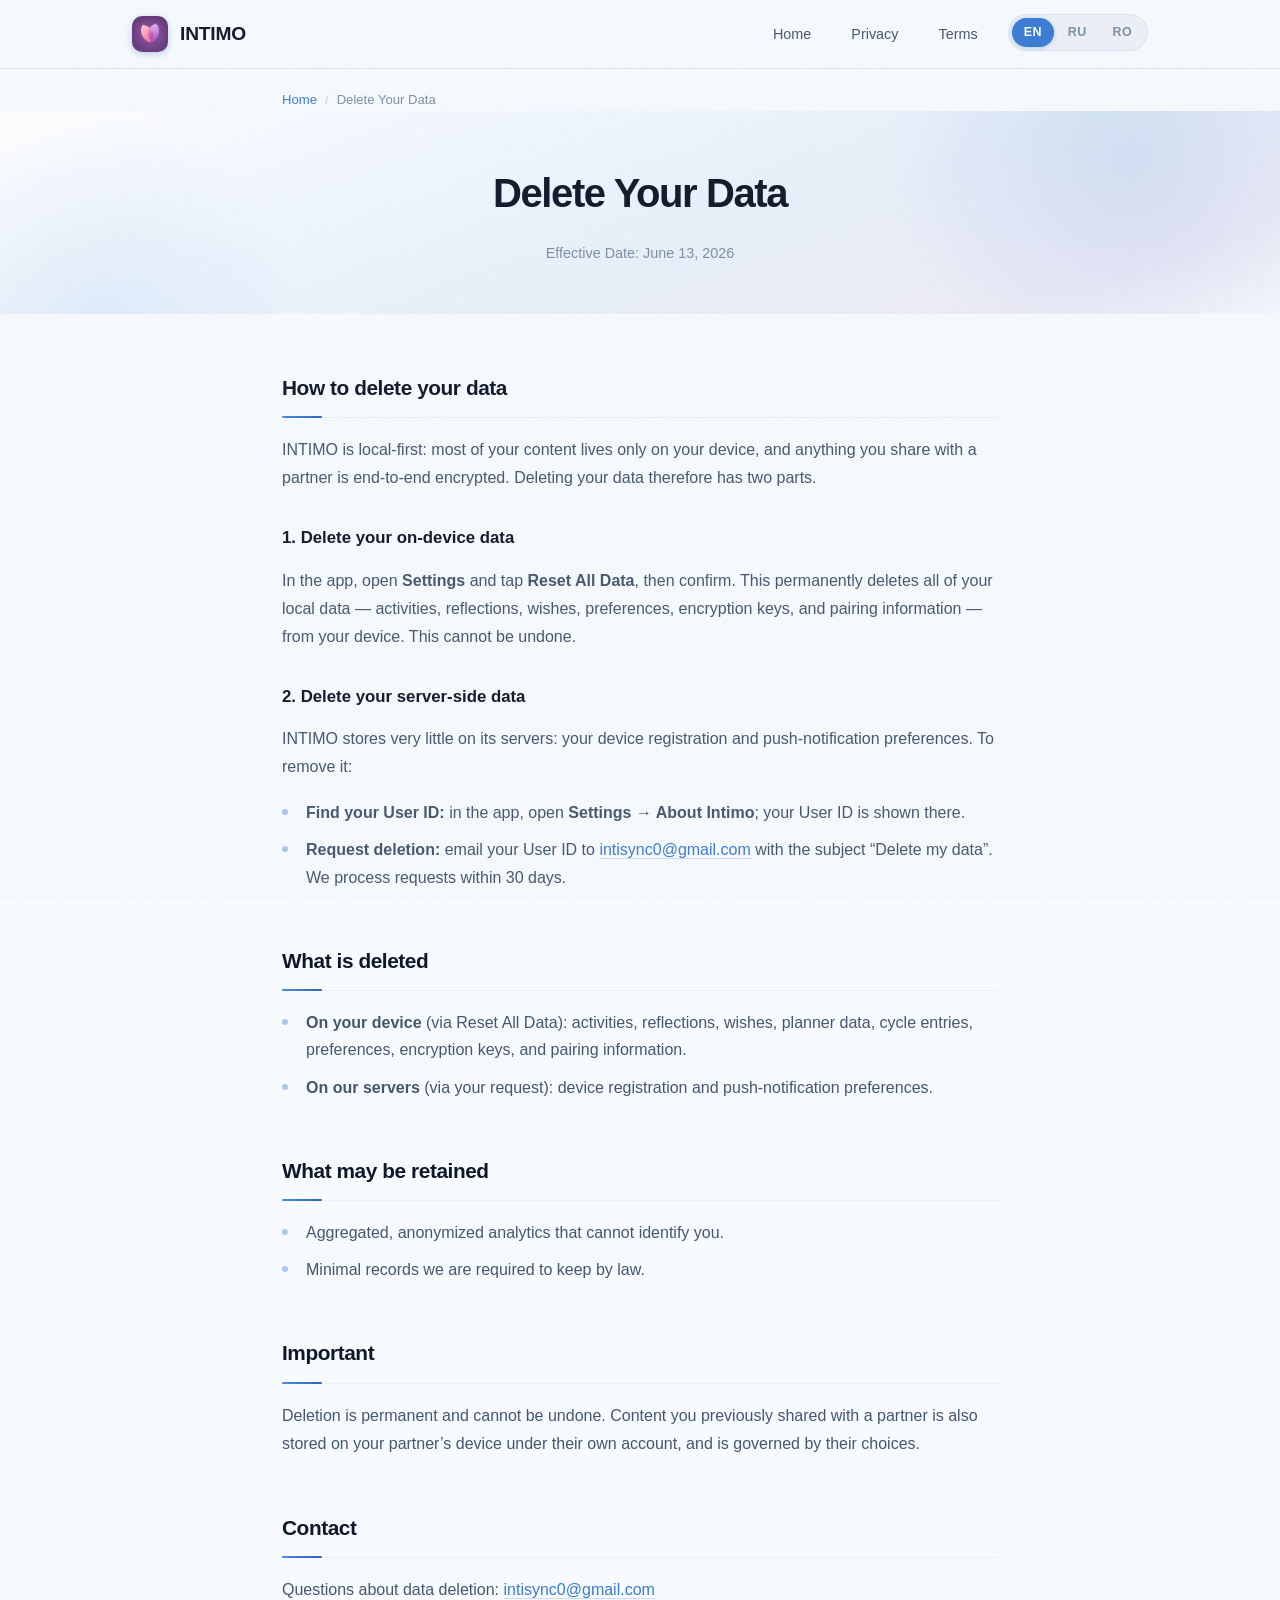
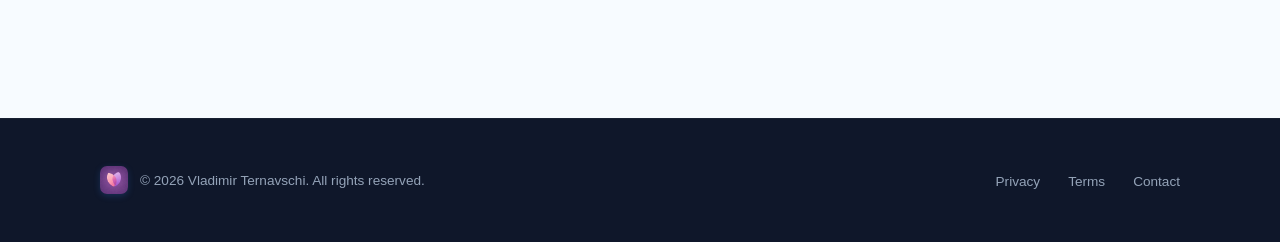
==== delete-data/index.html @ ce70946c "feat(site): add /delete-data/ account & data deletion page EN + RU + RO localized pages mirroring pr" ====
<!DOCTYPE html>
<html lang="en">
<head>
  <meta charset="UTF-8">
  <script async src="https://www.googletagmanager.com/gtag/js?id=G-GW3P6Z5JPG"></script>
  <script>window.dataLayer=window.dataLayer||[];function gtag(){dataLayer.push(arguments)}gtag("js",new Date());gtag("config","G-GW3P6Z5JPG")</script>
  <script>if(location.hostname==="www.intimo.pro")location.replace(location.href.replace("www.intimo.pro","intimo.pro"));</script>
  <meta name="viewport" content="width=device-width, initial-scale=1.0">
  <title>Delete Your Data - INTIMO</title>
  <meta name="description" content="How to delete your INTIMO account and data - reset on-device data and request removal of server-side data.">
  <meta property="og:title" content="Delete Your Data - INTIMO">
  <meta property="og:description" content="How to delete your INTIMO account and data - reset on-device data and request removal of server-side data.">
  <meta property="og:type" content="website">
  <meta property="og:url" content="https://intimo.pro/delete-data">
  <meta property="og:site_name" content="INTIMO">
  <meta property="og:image" content="https://intimo.pro/assets/og-image.png">
  <meta name="twitter:card" content="summary_large_image">
  <meta name="twitter:title" content="Delete Your Data - INTIMO">
  <meta name="twitter:description" content="How to delete your INTIMO account and data.">
  <meta name="twitter:image" content="https://intimo.pro/assets/og-image.png">
    <meta name="theme-color" content="#3a7bd5">
    <meta name="referrer" content="strict-origin-when-cross-origin">
    <meta http-equiv="Content-Security-Policy" content="default-src 'self'; script-src 'self' 'unsafe-inline' https://www.googletagmanager.com; style-src 'self' 'unsafe-inline' https://fonts.googleapis.com; img-src 'self' data: https:; font-src 'self' https://fonts.gstatic.com; connect-src 'self' https://www.google-analytics.com https://www.googletagmanager.com; frame-src 'none'; object-src 'none'; base-uri 'self'">
    <meta http-equiv="X-Content-Type-Options" content="nosniff">
  <link rel="canonical" href="https://intimo.pro/delete-data">
  <link rel="alternate" hreflang="en" href="https://intimo.pro/delete-data">
  <link rel="alternate" hreflang="ru" href="https://intimo.pro/ru/delete-data/">
  <link rel="alternate" hreflang="ro" href="https://intimo.pro/ro/delete-data/">
  <link rel="alternate" hreflang="x-default" href="https://intimo.pro/delete-data">
  <link rel="icon" href="../assets/images/app-icon.png" type="image/png">
  <link rel="apple-touch-icon" href="../assets/images/app-icon.png">
  <link rel="preconnect" href="https://fonts.googleapis.com">
  <link rel="preconnect" href="https://fonts.gstatic.com" crossorigin>
  <link rel="stylesheet" href="https://fonts.googleapis.com/css2?family=Inter:wght@400;500;600;700&family=Plus+Jakarta+Sans:wght@700;800&display=swap" crossorigin="anonymous">
  <link rel="stylesheet" href="../assets/styles.css">
  <script type="application/ld+json">
  {"@context":"https://schema.org","@type":"BreadcrumbList","itemListElement":[{"@type":"ListItem","position":1,"name":"Home","item":"https://intimo.pro/"},{"@type":"ListItem","position":2,"name":"Delete Your Data","item":"https://intimo.pro/delete-data"}]}
  </script>
</head>
<body>

  <header class="site-header">
    <div class="header-inner">
      <a href="/" class="logo">
        <span class="logo-mark"><img src="../assets/images/app-icon.png" alt="INTIMO"></span>
        INTIMO
      </a>
      <button class="menu-toggle" aria-label="Toggle menu" onclick="document.querySelector('.nav-links').classList.toggle('open')">
        <svg viewBox="0 0 24 24" fill="none" stroke="currentColor" stroke-width="2" stroke-linecap="round"><line x1="3" y1="6" x2="21" y2="6"/><line x1="3" y1="12" x2="21" y2="12"/><line x1="3" y1="18" x2="21" y2="18"/></svg>
      </button>
      <ul class="nav-links">
        <li><a href="/">Home</a></li>
        <li><a href="/privacy">Privacy</a></li>
        <li><a href="/terms">Terms</a></li>
        <li><span class="lang-switch"><a href="/delete-data" class="active">EN</a><a href="/ru/delete-data/">RU</a><a href="/ro/delete-data/">RO</a></span></li>
      </ul>
    </div>
  </header>

  <main>
    <nav class="breadcrumb" aria-label="Breadcrumb">
      <a href="/">Home</a><span class="breadcrumb-sep">/</span>Delete Your Data
    </nav>
    <div class="policy-header">
      <h1>Delete Your Data</h1>
      <p class="policy-meta">Effective Date: June 13, 2026</p>
    </div>

    <article class="policy-content">

<h2>How to delete your data</h2>
<p>INTIMO is local-first: most of your content lives only on your device, and anything you share with a partner is end-to-end encrypted. Deleting your data therefore has two parts.</p>

<h3>1. Delete your on-device data</h3>
<p>In the app, open <strong>Settings</strong> and tap <strong>Reset All Data</strong>, then confirm. This permanently deletes all of your local data — activities, reflections, wishes, preferences, encryption keys, and pairing information — from your device. This cannot be undone.</p>

<h3>2. Delete your server-side data</h3>
<p>INTIMO stores very little on its servers: your device registration and push-notification preferences. To remove it:</p>
<ul>
  <li><strong>Find your User ID:</strong> in the app, open <strong>Settings &rarr; About Intimo</strong>; your User ID is shown there.</li>
  <li><strong>Request deletion:</strong> email your User ID to <a href="mailto:intisync0@gmail.com">intisync0@gmail.com</a> with the subject &ldquo;Delete my data&rdquo;. We process requests within 30 days.</li>
</ul>

<h2>What is deleted</h2>
<ul>
  <li><strong>On your device</strong> (via Reset All Data): activities, reflections, wishes, planner data, cycle entries, preferences, encryption keys, and pairing information.</li>
  <li><strong>On our servers</strong> (via your request): device registration and push-notification preferences.</li>
</ul>

<h2>What may be retained</h2>
<ul>
  <li>Aggregated, anonymized analytics that cannot identify you.</li>
  <li>Minimal records we are required to keep by law.</li>
</ul>

<h2>Important</h2>
<p>Deletion is permanent and cannot be undone. Content you previously shared with a partner is also stored on your partner&rsquo;s device under their own account, and is governed by their choices.</p>

<h2>Contact</h2>
<p>Questions about data deletion: <a href="mailto:intisync0@gmail.com">intisync0@gmail.com</a></p>

    </article>
  </main>

  <footer class="site-footer">
    <div class="footer-inner">
      <div class="footer-left">
        <span class="footer-logo"><img src="../assets/images/app-icon.png" alt="INTIMO"></span>
        &copy; 2026 Vladimir Ternavschi. All rights reserved.
      </div>
      <ul class="footer-links">
        <li><a href="/privacy">Privacy</a></li>
        <li><a href="/terms">Terms</a></li>
        <li><a href="mailto:intimo.support@gmail.com" rel="noopener noreferrer">Contact</a></li>
      </ul>
    </div>
  </footer>

<script>(function(){var h=document.querySelector(".site-header");if(h)window.addEventListener("scroll",function(){h.classList.toggle("scrolled",window.scrollY>40)},{passive:true})})()</script>
</body>
</html>
---- assets/styles.css ----
/* ============================================
   INTIMO - "Ocean Calm" Design System
   Blue palette matching the app's primary theme.
   Volumetric depth, layered shadows, glass effects.
   ============================================ */

*, *::before, *::after {
  box-sizing: border-box;
  margin: 0;
  padding: 0;
}

:root {
  /* Ocean Calm blue palette — from the app */
  --color-bg: #f7fbff;
  --color-surface: #ffffff;
  --color-surface-tint: #f9fdff;
  --color-text: #0f172a;
  --color-text-secondary: #44566f;
  --color-text-muted: #7b8fa6;
  --color-primary: #3a7bd5;
  --color-primary-dark: #2a65b8;
  --color-primary-deeper: #1d4f94;
  --color-primary-light: #eef6ff;
  --color-primary-glow: rgba(58, 123, 213, 0.18);
  --color-accent: #5b9bd5;
  --color-accent-light: #e8f0fa;
  --color-border: #d5e5f7;
  --color-border-light: #e8f0fa;
  --color-footer-bg: #0f172a;
  --color-footer-text: #94a3b8;

  /* Gradients */
  --gradient-hero: linear-gradient(160deg, #ffffff 0%, #eef6ff 35%, #e8f0fa 60%, #f0eef8 85%, #f7fbff 100%);
  --gradient-button: linear-gradient(135deg, #4a8de0, #2a65b8);
  --gradient-button-hover: linear-gradient(135deg, #5a9bef, #3a75c8);
  --gradient-glow-1: radial-gradient(circle, rgba(58, 123, 213, 0.14) 0%, transparent 70%);
  --gradient-glow-2: radial-gradient(circle, rgba(91, 155, 213, 0.10) 0%, transparent 70%);
  --gradient-glow-3: radial-gradient(circle, rgba(100, 120, 200, 0.08) 0%, transparent 70%);
  --gradient-card: linear-gradient(180deg, #ffffff 0%, #f9fdff 100%);
  --gradient-shine: linear-gradient(135deg, rgba(255,255,255,0.5) 0%, rgba(255,255,255,0) 60%);

  /* Layered shadows */
  --shadow-xs: 0 1px 2px rgba(15, 23, 42, 0.04);
  --shadow-sm:
    0 1px 2px rgba(15, 23, 42, 0.04),
    0 2px 6px rgba(58, 123, 213, 0.04);
  --shadow-md:
    0 2px 4px rgba(15, 23, 42, 0.03),
    0 6px 16px rgba(58, 123, 213, 0.06),
    0 12px 32px rgba(15, 23, 42, 0.03);
  --shadow-lg:
    0 4px 8px rgba(15, 23, 42, 0.03),
    0 12px 28px rgba(58, 123, 213, 0.08),
    0 24px 56px rgba(15, 23, 42, 0.04);
  --shadow-xl:
    0 8px 16px rgba(15, 23, 42, 0.04),
    0 20px 40px rgba(58, 123, 213, 0.10),
    0 40px 80px rgba(15, 23, 42, 0.06);
  --shadow-button:
    0 2px 4px rgba(42, 101, 184, 0.2),
    0 6px 20px rgba(58, 123, 213, 0.25);
  --shadow-button-hover:
    0 4px 8px rgba(42, 101, 184, 0.2),
    0 10px 32px rgba(58, 123, 213, 0.3),
    0 20px 48px rgba(42, 101, 184, 0.1);
  --shadow-inset-highlight: inset 0 1px 0 rgba(255, 255, 255, 0.6);
  --shadow-inset-border: inset 0 0 0 1px rgba(255, 255, 255, 0.5);

  /* Design tokens */
  --radius-sm: 8px;
  --radius-md: 14px;
  --radius-lg: 20px;
  --radius-xl: 28px;
  --font-sans: "Inter", -apple-system, BlinkMacSystemFont, "Segoe UI", Roboto, "Helvetica Neue", Arial, sans-serif;
  --font-display: "Plus Jakarta Sans", -apple-system, BlinkMacSystemFont, "Segoe UI", sans-serif;
  --max-width: 780px;
  --max-width-wide: 1080px;
  --transition-fast: 0.2s cubic-bezier(0.4, 0, 0.2, 1);
  --transition-smooth: 0.4s cubic-bezier(0.4, 0, 0.2, 1);
  --transition-spring: 0.5s cubic-bezier(0.34, 1.56, 0.64, 1);
}

html {
  font-size: 16px;
  scroll-behavior: smooth;
  -webkit-text-size-adjust: 100%;
}

body {
  font-family: var(--font-sans);
  color: var(--color-text);
  background-color: var(--color-bg);
  line-height: 1.7;
  -webkit-font-smoothing: antialiased;
  -moz-osx-font-smoothing: grayscale;
  min-height: 100vh;
  display: flex;
  flex-direction: column;
  overflow-x: hidden;
}

::selection {
  background: var(--color-primary-light);
  color: var(--color-primary-dark);
}

h1, h2, h3 {
  font-family: var(--font-display);
}

/* Skip navigation (accessibility) */
.skip-nav {
  position: absolute;
  top: -100px;
  left: 16px;
  background: var(--color-primary);
  color: #fff;
  padding: 10px 20px;
  border-radius: var(--radius-sm);
  font-weight: 600;
  font-size: 0.9rem;
  z-index: 10001;
  text-decoration: none;
  transition: top 0.2s;
}
.skip-nav:focus {
  top: 8px;
}

/* Focus-visible styles */
a:focus-visible,
button:focus-visible,
[data-demo]:focus-visible,
textarea:focus-visible,
input:focus-visible {
  outline: 2px solid var(--color-primary);
  outline-offset: 2px;
  border-radius: 4px;
}

/* Scroll reveal */
.reveal {
  opacity: 0;
  transform: translate3d(0, 16px, 0);
  transition: opacity 0.5s ease, transform 0.5s ease;
  will-change: opacity, transform;
}
.reveal.visible {
  opacity: 1;
  transform: translate3d(0, 0, 0);
}
.reveal-delay-1 { transition-delay: 0.08s; }
.reveal-delay-2 { transition-delay: 0.16s; }
.reveal-delay-3 { transition-delay: 0.24s; }

@media (prefers-reduced-motion: reduce) {
  .reveal {
    opacity: 1;
    transform: none;
    transition: none;
    will-change: auto;
  }
}

/* ============================================
   HEADER
   ============================================ */

.site-header {
  position: sticky;
  top: 0;
  z-index: 100;
  background: var(--color-bg);
  border-bottom: 1px solid var(--color-border);
  box-shadow: 0 1px 0 rgba(255, 255, 255, 0.8);
  transition: background 0.4s ease, box-shadow 0.4s ease;
}

.site-header.scrolled {
  background: #faf8f5;
  box-shadow:
    0 1px 0 rgba(255, 255, 255, 0.8),
    0 4px 16px rgba(15, 23, 42, 0.06);
}

.header-inner {
  max-width: var(--max-width-wide);
  margin: 0 auto;
  padding: 0 32px;
  height: 68px;
  display: flex;
  align-items: center;
  justify-content: space-between;
}

.logo {
  display: flex;
  align-items: center;
  gap: 12px;
  text-decoration: none;
  color: var(--color-text);
  font-weight: 700;
  font-size: 1.2rem;
  letter-spacing: -0.01em;
  transition: opacity var(--transition-fast);
}

.logo:hover { opacity: 0.8; }

.logo-mark {
  width: 36px;
  height: 36px;
  border-radius: 10px;
  overflow: hidden;
  flex-shrink: 0;
  box-shadow:
    0 2px 6px rgba(42, 101, 184, 0.3),
    var(--shadow-inset-highlight);
}

.logo-mark img {
  width: 100%;
  height: 100%;
  object-fit: cover;
  display: block;
}

.nav-links {
  display: flex;
  gap: 4px;
  list-style: none;
}

.nav-links a {
  display: inline-block;
  padding: 8px 18px;
  text-decoration: none;
  color: var(--color-text-secondary);
  font-size: 0.9rem;
  font-weight: 500;
  border-radius: var(--radius-sm);
  transition: color var(--transition-fast), background var(--transition-fast), box-shadow var(--transition-fast);
  position: relative;
}

.nav-links a::after {
  content: '';
  position: absolute;
  bottom: 4px;
  left: 50%;
  transform: translateX(-50%) scaleX(0);
  width: 20px;
  height: 2px;
  background: var(--color-primary);
  border-radius: 1px;
  transition: transform var(--transition-smooth);
}

.nav-links a:hover {
  color: var(--color-primary);
  background: var(--color-primary-light);
  box-shadow: var(--shadow-xs);
}

.nav-links a.active { color: var(--color-primary); }
.nav-links a.active::after { transform: translateX(-50%) scaleX(1); }

/* Language switcher */
.lang-switch {
  display: flex;
  align-items: center;
  gap: 2px;
  margin-left: 8px;
  padding: 3px;
  background: rgba(15, 23, 42, 0.04);
  border-radius: 999px;
  border: 1px solid var(--color-border);
}

.lang-switch a {
  display: inline-block;
  padding: 4px 12px;
  font-size: 0.78rem;
  font-weight: 600;
  text-decoration: none;
  color: var(--color-text-muted);
  border-radius: 999px;
  letter-spacing: 0.03em;
  transition: all var(--transition-fast);
}

.lang-switch a.active {
  background: var(--color-primary);
  color: #fff;
  box-shadow: 0 1px 4px rgba(58, 123, 213, 0.3);
}

.lang-switch a:hover:not(.active) {
  color: var(--color-text);
}

.menu-toggle {
  display: none;
  background: none;
  border: none;
  cursor: pointer;
  padding: 8px;
  color: var(--color-text);
  border-radius: var(--radius-sm);
  transition: background var(--transition-fast);
}

.menu-toggle:hover { background: var(--color-primary-light); }
.menu-toggle svg { width: 22px; height: 22px; }

main { flex: 1; }

/* ============================================
   HERO
   ============================================ */

.hero {
  position: relative;
  padding: 48px 32px 44px;
  text-align: center;
  background: #0f172a;
  overflow: hidden;
}

/* Blurred photo background behind gradient */
.hero-bg-image {
  position: absolute;
  inset: 0;
  z-index: 0;
  overflow: hidden;
}

.hero-bg-image img {
  width: 100%;
  height: 100%;
  object-fit: cover;
  object-position: center 15%;
}

/* Connection rings */
.connection-symbol {
  display: flex;
  justify-content: center;
  margin-bottom: 24px;
  position: relative;
  height: 60px;
}

.ring {
  display: block;
  width: 56px;
  height: 56px;
  border-radius: 50%;
  border: 2.5px solid transparent;
  position: absolute;
  top: 50%;
  transform: translateY(-50%);
  animation: ringPulse 4s ease-in-out infinite;
}

.ring-1 {
  border-color: var(--color-primary);
  left: calc(50% - 38px);
  opacity: 0.6;
  box-shadow: 0 0 20px rgba(58, 123, 213, 0.15);
}

.ring-2 {
  border-color: var(--color-accent);
  left: calc(50% - 18px);
  opacity: 0.6;
  animation-delay: 0.6s;
  box-shadow: 0 0 20px rgba(91, 155, 213, 0.12);
}

@keyframes ringPulse {
  0%, 100% { transform: translateY(-50%) scale(1); opacity: 0.6; }
  50% { transform: translateY(-50%) scale(1.08); opacity: 0.9; }
}

.hero-inner {
  max-width: 680px;
  margin: 0 auto;
  position: relative;
  z-index: 2;
  background: rgba(255, 255, 255, 0.72);
  backdrop-filter: blur(28px) saturate(1.3);
  -webkit-backdrop-filter: blur(28px) saturate(1.3);
  border-radius: var(--radius-xl);
  border: 1px solid rgba(255, 255, 255, 0.5);
  padding: 44px 48px 40px;
  box-shadow:
    0 8px 32px rgba(15, 23, 42, 0.08),
    0 2px 8px rgba(15, 23, 42, 0.04),
    inset 0 1px 0 rgba(255, 255, 255, 0.7);
}

.hero-badge {
  display: inline-block;
  padding: 6px 16px;
  font-size: 0.72rem;
  font-weight: 600;
  color: var(--color-primary);
  background: var(--color-primary-light);
  border: 1px solid var(--color-border);
  border-radius: 999px;
  letter-spacing: 0.08em;
  margin-bottom: 18px;
  text-transform: uppercase;
}

.hero h1 {
  font-size: 2.8rem;
  font-weight: 800;
  line-height: 1.12;
  letter-spacing: -0.035em;
  color: var(--color-text);
  margin-bottom: 18px;
}

.hero h1 .em {
  background: var(--gradient-button);
  -webkit-background-clip: text;
  -webkit-text-fill-color: transparent;
  background-clip: text;
}

.hero p {
  font-size: 1.05rem;
  color: var(--color-text-secondary);
  line-height: 1.7;
  margin-bottom: 32px;
  max-width: 520px;
  margin-left: auto;
  margin-right: auto;
}

.hero-actions {
  display: flex;
  gap: 14px;
  justify-content: center;
  flex-wrap: wrap;
}

/* ============================================
   BUTTONS — volumetric depth
   ============================================ */

.btn {
  display: inline-flex;
  align-items: center;
  justify-content: center;
  gap: 8px;
  padding: 14px 32px;
  font-size: 0.95rem;
  font-weight: 600;
  font-family: inherit;
  text-decoration: none;
  border-radius: var(--radius-md);
  transition:
    transform var(--transition-fast),
    box-shadow var(--transition-smooth),
    background var(--transition-fast);
  cursor: pointer;
  border: none;
  letter-spacing: -0.01em;
  position: relative;
}

.btn:active { transform: scale(0.97) translateY(1px); }

.btn-primary {
  background: var(--gradient-button);
  color: #fff;
  box-shadow: var(--shadow-button);
}

/* Inner highlight for 3D effect */
.btn-primary::before {
  content: '';
  position: absolute;
  inset: 1px;
  border-radius: calc(var(--radius-md) - 1px);
  background: linear-gradient(180deg, rgba(255,255,255,0.18) 0%, transparent 50%);
  pointer-events: none;
}

.btn-primary:hover {
  background: var(--gradient-button-hover);
  box-shadow: var(--shadow-button-hover);
  transform: translateY(-3px);
}

.btn-outline {
  background: rgba(255, 255, 255, 0.85);
  color: var(--color-text);
  border: 1px solid var(--color-border);
  box-shadow: var(--shadow-sm), var(--shadow-inset-highlight);
  backdrop-filter: blur(12px);
}

.btn-outline:hover {
  border-color: var(--color-primary);
  color: var(--color-primary);
  transform: translateY(-3px);
  box-shadow: var(--shadow-md);
}

/* ============================================
   TRUST STRIP
   ============================================ */

.trust-strip {
  background: var(--color-surface);
  border-bottom: 1px solid var(--color-border);
  padding: 28px 32px;
  box-shadow:
    inset 0 1px 0 rgba(255,255,255,0.8),
    0 -8px 24px rgba(15, 23, 42, 0.06);
}

.trust-inner {
  max-width: var(--max-width-wide);
  margin: 0 auto;
  display: flex;
  justify-content: center;
  gap: 48px;
  flex-wrap: wrap;
}

.trust-item {
  display: flex;
  align-items: center;
  gap: 10px;
  font-size: 0.85rem;
  font-weight: 600;
  color: var(--color-text-muted);
  letter-spacing: 0.02em;
  text-transform: uppercase;
}

.trust-icon {
  width: 20px;
  height: 20px;
  opacity: 0.5;
}

/* ============================================
   HOW IT WORKS
   ============================================ */

.how-it-works {
  padding: 40px 32px 120px;
  background: var(--color-footer-bg);
  color: #fff;
  position: relative;
  overflow: hidden;
}

/* Bottom fade: dark → light, tall zone to fully dissolve */
.how-it-works::after {
  content: '';
  position: absolute;
  bottom: 0;
  left: 0;
  right: 0;
  height: 120px;
  background: linear-gradient(180deg,
    transparent 0%,
    rgba(247, 251, 255, 0.02) 8%,
    rgba(247, 251, 255, 0.06) 16%,
    rgba(247, 251, 255, 0.12) 24%,
    rgba(247, 251, 255, 0.20) 32%,
    rgba(247, 251, 255, 0.32) 40%,
    rgba(247, 251, 255, 0.45) 50%,
    rgba(247, 251, 255, 0.60) 60%,
    rgba(247, 251, 255, 0.75) 70%,
    rgba(247, 251, 255, 0.87) 80%,
    rgba(247, 251, 255, 0.95) 90%,
    var(--color-bg) 100%
  );
  pointer-events: none;
  z-index: 1;
}

/* Ambient glow */
.how-it-works::before {
  content: '';
  position: absolute;
  width: 500px;
  height: 500px;
  background: radial-gradient(circle, rgba(58, 123, 213, 0.12) 0%, transparent 65%);
  border-radius: 50%;
  top: -180px;
  left: -120px;
  pointer-events: none;
}

.how-inner {
  max-width: var(--max-width-wide);
  margin: 0 auto;
  position: relative;
  z-index: 2;
}

.section-header {
  text-align: center;
  margin-bottom: 56px;
}

.section-header h2 {
  font-size: 2rem;
  font-weight: 800;
  letter-spacing: -0.03em;
  margin-bottom: 12px;
}

.section-header p {
  font-size: 1.05rem;
  color: var(--color-text-secondary);
  max-width: 520px;
  margin: 0 auto;
}

/* Dark variant overrides */
.how-it-works .section-header p {
  color: var(--color-footer-text);
}

.steps-grid {
  display: grid;
  grid-template-columns: repeat(3, 1fr);
  gap: 32px;
  position: relative;
}

.steps-grid::before {
  content: '';
  position: absolute;
  top: 28px;
  left: 16%;
  right: 16%;
  height: 2px;
  background: linear-gradient(90deg, rgba(255,255,255,0.06) 0%, rgba(58, 123, 213, 0.3) 50%, rgba(255,255,255,0.06) 100%);
  z-index: 0;
}

.step-card {
  text-align: center;
  position: relative;
  z-index: 1;
}

.step-number {
  width: 56px;
  height: 56px;
  border-radius: 50%;
  background: var(--color-footer-bg);
  border: 2px solid rgba(255, 255, 255, 0.12);
  display: flex;
  align-items: center;
  justify-content: center;
  margin: 0 auto 20px;
  font-size: 1.1rem;
  font-weight: 800;
  color: var(--color-primary);
  transition: all var(--transition-smooth);
  box-shadow: 0 4px 16px rgba(0, 0, 0, 0.15);
  position: relative;
  z-index: 1;
}

.step-card:hover .step-number {
  background: var(--gradient-button);
  color: #fff;
  border-color: transparent;
  box-shadow: var(--shadow-button);
  transform: scale(1.08);
}

.step-card h3 {
  font-size: 1.1rem;
  font-weight: 700;
  margin-bottom: 8px;
  letter-spacing: -0.02em;
  color: #fff;
}

.step-card p {
  font-size: 0.9rem;
  color: var(--color-footer-text);
  line-height: 1.6;
  max-width: 280px;
  margin: 0 auto;
}

/* ============================================
   FEATURES — elevated glass cards
   ============================================ */

.features {
  padding: 80px 32px;
}

.features-inner {
  max-width: var(--max-width-wide);
  margin: 0 auto;
}

.features-header {
  text-align: center;
  margin-bottom: 56px;
}

.features-header h2 {
  font-size: 2rem;
  font-weight: 800;
  letter-spacing: -0.03em;
  margin-bottom: 12px;
}

.features-header p {
  font-size: 1.05rem;
  color: var(--color-text-secondary);
  max-width: 500px;
  margin: 0 auto;
}

.features-grid {
  display: grid;
  grid-template-columns: repeat(3, 1fr);
  gap: 24px;
}

.feature-card {
  border: 1.5px solid rgba(58, 123, 213, 0.15);
  border-radius: var(--radius-lg);
  padding: 36px 30px;
  position: relative;
  overflow: hidden;
  box-shadow: 0 4px 16px rgba(15, 23, 42, 0.06);
  transition:
    transform var(--transition-smooth),
    box-shadow var(--transition-smooth),
    border-color var(--transition-smooth);
}

/* Gradient accent line on hover */
.feature-card::after {
  content: '';
  position: absolute;
  top: 0;
  left: 0;
  right: 0;
  height: 3px;
  background: var(--gradient-button);
  opacity: 0;
  transition: opacity var(--transition-smooth);
}

.feature-card:hover {
  transform: translateY(-6px);
  border-color: rgba(58, 123, 213, 0.3);
  box-shadow: 0 12px 32px rgba(15, 23, 42, 0.1);
}

.feature-card:hover::after {
  opacity: 1;
}

/* Per-card accent tint in bottom corner */
/* Desire Bank - green */
.feature-card[data-demo="swipe"] {
  background: linear-gradient(160deg, #ffffff 0%, #fcfefc 50%, #f7fbf7 100%);
}
/* Activity Planner - blue */
.feature-card[data-demo="planner"] {
  background: linear-gradient(160deg, #ffffff 0%, #fcfdff 50%, #f6f9fe 100%);
}
/* Daily Intimacy - violet */
.feature-card[data-demo="daily"] {
  background: linear-gradient(160deg, #ffffff 0%, #fcfbff 50%, #f8f6fe 100%);
}
/* Emotional Barometer - green */
.feature-card[data-demo="barometer"] {
  background: linear-gradient(160deg, #ffffff 0%, #fcfefc 50%, #f7fbf7 100%);
}
/* Deep Connection - blue */
.feature-card[data-demo="questions"] {
  background: linear-gradient(160deg, #ffffff 0%, #fbfdff 50%, #f5f9fd 100%);
}
/* Cycle Tracker - rose */
.feature-card[data-demo="cycle"] {
  background: linear-gradient(160deg, #ffffff 0%, #fffcfc 50%, #fef7f8 100%);
}

.feature-icon {
  width: 52px;
  height: 52px;
  border-radius: var(--radius-md);
  display: flex;
  align-items: center;
  justify-content: center;
  margin-bottom: 22px;
  font-size: 1.35rem;
  position: relative;
  box-shadow:
    0 2px 6px rgba(0, 0, 0, 0.06),
    0 1px 0 rgba(255, 255, 255, 0.8) inset,
    0 -1px 0 rgba(0, 0, 0, 0.04) inset;
  border: 1px solid rgba(0, 0, 0, 0.04);
}

.feature-icon-blue { background: linear-gradient(180deg, #f0f7ff, #dceafc); }
.feature-icon-sky { background: linear-gradient(180deg, #f0f6fc, #dbe8f5); }
.feature-icon-violet { background: linear-gradient(180deg, #f4f0ff, #e6dff8); }
.feature-icon-green { background: linear-gradient(180deg, #f0f8ef, #ddefda); }
.feature-icon-teal { background: linear-gradient(180deg, #edf7f5, #d9efeb); }
.feature-icon-rose { background: linear-gradient(180deg, #fef0f2, #fcdde2); }

.feature-card h3 {
  font-size: 1.1rem;
  font-weight: 700;
  margin-bottom: 10px;
  letter-spacing: -0.02em;
}

.feature-card p {
  font-size: 0.9rem;
  color: var(--color-text-secondary);
  line-height: 1.65;
}

/* Demo badge on interactive feature cards */
.feature-card[data-demo] {
  position: relative;
}

.demo-badge {
  position: absolute;
  top: 12px;
  right: 12px;
  padding: 5px 14px 5px 10px;
  font-size: 11px;
  font-weight: 700;
  text-transform: uppercase;
  letter-spacing: 0.05em;
  color: #fff;
  background: linear-gradient(135deg, #4a8de0, #2a65b8);
  border-radius: 999px;
  box-shadow:
    0 3px 10px rgba(42, 101, 184, 0.35),
    inset 0 1px 0 rgba(255, 255, 255, 0.2);
  z-index: 2;
  display: flex;
  align-items: center;
  gap: 5px;
  transition: transform 0.2s, box-shadow 0.2s;
}

/* Play triangle inside badge */
.demo-badge::before {
  content: '';
  display: block;
  width: 0;
  height: 0;
  border-style: solid;
  border-width: 4px 0 4px 7px;
  border-color: transparent transparent transparent #fff;
  flex-shrink: 0;
}

/* Hover glow on card */
.feature-card[data-demo]:hover .demo-badge {
  transform: scale(1.08);
  box-shadow:
    0 4px 14px rgba(42, 101, 184, 0.45),
    inset 0 1px 0 rgba(255, 255, 255, 0.2);
}

/* Attention blink — 3 pulses then stops */
.demo-badge {
  animation: badgeBlink 0.6s ease-in-out 3;
  animation-delay: 1.5s;
  animation-fill-mode: both;
}

/* Re-trigger blink when card scrolls into view */
.feature-card.visible .demo-badge {
  animation: badgeBlink 0.6s ease-in-out 3;
  animation-fill-mode: both;
}

@keyframes badgeBlink {
  0%, 100% { opacity: 1; transform: scale(1); }
  50% { opacity: 0.5; transform: scale(1.12); }
}

/* Feature demo prompt */
.demo-prompt-overlay {
  position: fixed;
  inset: 0;
  background: rgba(15, 23, 42, 0.5);
  backdrop-filter: blur(4px);
  -webkit-backdrop-filter: blur(4px);
  z-index: 9999;
  display: flex;
  align-items: center;
  justify-content: center;
  padding: 24px;
  animation: demoPromptIn 0.3s ease;
}

@keyframes demoPromptIn {
  from { opacity: 0; }
  to { opacity: 1; }
}

.demo-prompt {
  background: var(--color-surface);
  border-radius: var(--radius-xl);
  padding: 36px 32px;
  max-width: 400px;
  width: 100%;
  text-align: center;
  box-shadow: var(--shadow-xl);
  animation: demoPromptCard 0.35s cubic-bezier(0.34, 1.56, 0.64, 1);
}

@keyframes demoPromptCard {
  from { opacity: 0; transform: translateY(16px) scale(0.96); }
  to { opacity: 1; transform: translateY(0) scale(1); }
}

.demo-prompt h3 {
  font-family: var(--font-display);
  font-size: 1.2rem;
  font-weight: 800;
  margin-bottom: 8px;
  color: var(--color-text);
}

.demo-prompt p {
  font-size: 0.92rem;
  color: var(--color-text-secondary);
  margin-bottom: 24px;
  line-height: 1.5;
}

.demo-prompt-actions {
  display: flex;
  gap: 12px;
  justify-content: center;
}

.demo-prompt-btn {
  padding: 12px 28px;
  border-radius: var(--radius-md);
  font-family: var(--font-sans);
  font-size: 0.92rem;
  font-weight: 600;
  cursor: pointer;
  border: none;
  transition: all var(--transition-fast);
}

.demo-prompt-btn.primary {
  background: var(--gradient-button);
  color: #fff;
  box-shadow: var(--shadow-button);
}

.demo-prompt-btn.primary:hover {
  transform: translateY(-2px);
  box-shadow: var(--shadow-button-hover);
}

.demo-prompt-btn.secondary {
  background: var(--color-primary-light);
  color: var(--color-text-secondary);
}

.demo-prompt-btn.secondary:hover {
  background: var(--color-border-light);
}

/* Try-it badge replica in post-demo message */
.demo-tryit-badge {
  display: inline-flex;
  align-items: center;
  gap: 5px;
  padding: 4px 12px 4px 9px;
  background: linear-gradient(135deg, #4a8de0, #2a65b8);
  color: #fff;
  font-size: 0.68rem;
  font-weight: 700;
  text-transform: uppercase;
  letter-spacing: 0.05em;
  border-radius: 999px;
  box-shadow: 0 3px 10px rgba(42, 101, 184, 0.35), inset 0 1px 0 rgba(255, 255, 255, 0.2);
  vertical-align: middle;
}

.demo-tryit-play {
  display: block;
  width: 0;
  height: 0;
  border-style: solid;
  border-width: 4px 0 4px 7px;
  border-color: transparent transparent transparent #fff;
  flex-shrink: 0;
}

/* "Got it" button - green */
.demo-prompt-btn.gotit {
  background: linear-gradient(135deg, #22c55e, #16a34a);
  color: #fff;
  box-shadow: 0 4px 16px rgba(34, 197, 94, 0.3);
}

.demo-prompt-btn.gotit:hover {
  transform: translateY(-2px);
  box-shadow: 0 6px 24px rgba(34, 197, 94, 0.4);
}

/* ============================================
   SOCIAL PROOF — testimonials
   ============================================ */

.social-proof {
  padding: 72px 32px;
  background: var(--color-bg);
}

.social-proof-inner {
  max-width: var(--max-width-wide);
  margin: 0 auto;
}

.testimonials-grid {
  display: grid;
  grid-template-columns: repeat(3, 1fr);
  gap: 24px;
}

.testimonial-card {
  background: var(--gradient-card);
  border: 1px solid var(--color-border);
  border-radius: var(--radius-lg);
  padding: 32px 28px;
  position: relative;
  box-shadow: var(--shadow-sm);
  transition: transform var(--transition-smooth), box-shadow var(--transition-smooth);
}

.testimonial-card:hover {
  transform: translateY(-4px);
  box-shadow: var(--shadow-md);
}

.testimonial-quote {
  font-size: 0.94rem;
  color: var(--color-text-secondary);
  line-height: 1.65;
  margin-bottom: 20px;
  position: relative;
  padding-left: 20px;
}

.testimonial-quote::before {
  content: '\201C';
  position: absolute;
  left: 0;
  top: -4px;
  font-size: 2rem;
  font-family: var(--font-display);
  color: var(--color-primary);
  opacity: 0.3;
  line-height: 1;
}

.testimonial-author {
  font-size: 0.82rem;
  color: var(--color-text-muted);
  font-weight: 500;
}

@media (max-width: 768px) {
  .testimonials-grid {
    grid-template-columns: 1fr;
    gap: 16px;
  }
  .social-proof {
    padding: 56px 20px;
  }
}

/* ============================================
   VISUAL BREAK — atmospheric photo band
   ============================================ */

.visual-break {
  position: relative;
  height: 360px;
  overflow: hidden;
}

.visual-break img {
  width: 100%;
  height: 100%;
  object-fit: cover;
  object-position: center 40%;
  display: block;
}

/* Top + bottom gradient fades into surrounding sections */
/* Default: light top → dark bottom (before dark section) */
.visual-break::before {
  content: '';
  position: absolute;
  inset: 0;
  background:
    linear-gradient(180deg,
      var(--color-bg) 0%,
      rgba(247, 251, 255, 0.7) 8%,
      rgba(247, 251, 255, 0.35) 20%,
      rgba(247, 251, 255, 0.12) 32%,
      rgba(15, 23, 42, 0.05) 44%,
      rgba(15, 23, 42, 0.15) 56%,
      rgba(15, 23, 42, 0.32) 68%,
      rgba(15, 23, 42, 0.52) 80%,
      rgba(15, 23, 42, 0.72) 90%,
      var(--color-footer-bg) 100%
    );
  z-index: 1;
  pointer-events: none;
}

/* Light variant: both sides fade to light bg */
.visual-break--light::before {
  background:
    linear-gradient(180deg,
      var(--color-bg) 0%,
      rgba(247, 251, 255, 0.6) 10%,
      rgba(247, 251, 255, 0.2) 25%,
      rgba(15, 23, 42, 0.08) 40%,
      rgba(15, 23, 42, 0.14) 50%,
      rgba(15, 23, 42, 0.08) 60%,
      rgba(247, 251, 255, 0.2) 75%,
      rgba(247, 251, 255, 0.6) 90%,
      var(--color-bg) 100%
    );
}

.visual-break-text {
  position: absolute;
  bottom: 40px;
  left: 0;
  right: 0;
  z-index: 2;
  text-align: center;
  color: #fff;
}

.visual-break-text p {
  font-size: 1.3rem;
  font-weight: 700;
  letter-spacing: -0.02em;
  text-shadow: 0 2px 16px rgba(0, 0, 0, 0.4);
  max-width: 500px;
  margin: 0 auto;
  line-height: 1.5;
}

.visual-break-text span {
  display: block;
  font-size: 0.82rem;
  font-weight: 500;
  opacity: 0.7;
  margin-top: 6px;
  letter-spacing: 0.04em;
  text-transform: uppercase;
}

/* ============================================
   TRINITY SPOTLIGHT — dark volumetric
   ============================================ */

.spotlight {
  padding: 96px 32px;
  background: var(--color-footer-bg);
  color: #fff;
  position: relative;
  overflow: hidden;
}

.spotlight::before {
  content: '';
  position: absolute;
  width: 650px;
  height: 650px;
  background: radial-gradient(circle, rgba(58, 123, 213, 0.15) 0%, transparent 65%);
  border-radius: 50%;
  top: -250px;
  right: -180px;
  pointer-events: none;
}

.spotlight::after {
  content: '';
  position: absolute;
  width: 450px;
  height: 450px;
  background: radial-gradient(circle, rgba(91, 155, 213, 0.08) 0%, transparent 65%);
  border-radius: 50%;
  bottom: -180px;
  left: -120px;
  pointer-events: none;
}

.spotlight-inner {
  max-width: var(--max-width-wide);
  margin: 0 auto;
  display: grid;
  grid-template-columns: 1fr 1fr;
  gap: 64px;
  align-items: center;
  position: relative;
  z-index: 1;
}

.spotlight-content h2 {
  font-size: 2rem;
  font-weight: 800;
  letter-spacing: -0.03em;
  margin-bottom: 20px;
  line-height: 1.2;
}

.spotlight-content h2 .em {
  background: var(--gradient-button);
  -webkit-background-clip: text;
  -webkit-text-fill-color: transparent;
  background-clip: text;
}

.spotlight-content p {
  color: var(--color-footer-text);
  font-size: 1rem;
  line-height: 1.75;
  margin-bottom: 16px;
}

.spotlight-visual {
  display: flex;
  flex-direction: column;
  gap: 16px;
}

.trinity-bubble {
  background: rgba(255, 255, 255, 0.04);
  border: 1px solid rgba(255, 255, 255, 0.08);
  border-radius: var(--radius-lg);
  padding: 24px 28px;
  font-size: 0.92rem;
  line-height: 1.65;
  color: var(--color-footer-text);
  position: relative;
  backdrop-filter: blur(12px);
  box-shadow:
    0 4px 16px rgba(0, 0, 0, 0.15),
    inset 0 1px 0 rgba(255, 255, 255, 0.05);
}

.trinity-bubble::before {
  content: 'Trinity';
  display: block;
  font-size: 0.72rem;
  font-weight: 700;
  text-transform: uppercase;
  letter-spacing: 0.1em;
  color: var(--color-primary);
  margin-bottom: 10px;
}

.trinity-bubble-highlight {
  background: rgba(58, 123, 213, 0.08);
  border-color: rgba(58, 123, 213, 0.2);
  box-shadow:
    0 4px 16px rgba(0, 0, 0, 0.15),
    0 0 40px rgba(58, 123, 213, 0.06),
    inset 0 1px 0 rgba(255, 255, 255, 0.06);
}

.trinity-tags {
  display: flex;
  gap: 8px;
  flex-wrap: wrap;
  margin-top: 6px;
}

.trinity-tag {
  display: inline-block;
  padding: 5px 14px;
  font-size: 0.72rem;
  font-weight: 600;
  border-radius: 999px;
  border: 1px solid rgba(255, 255, 255, 0.1);
  color: var(--color-footer-text);
  letter-spacing: 0.03em;
  background: rgba(255, 255, 255, 0.03);
}

/* ============================================
   PRIVACY SECTION
   ============================================ */

.privacy-section {
  padding: 80px 32px;
}

.privacy-inner {
  max-width: var(--max-width-wide);
  margin: 0 auto;
}

.privacy-grid {
  display: grid;
  grid-template-columns: repeat(2, 1fr);
  gap: 20px;
}

.privacy-card {
  background: var(--gradient-card);
  border: 1px solid var(--color-border);
  border-radius: var(--radius-lg);
  padding: 32px 28px;
  display: flex;
  gap: 20px;
  align-items: flex-start;
  box-shadow: var(--shadow-sm);
  position: relative;
  overflow: hidden;
  transition:
    transform var(--transition-smooth),
    box-shadow var(--transition-smooth);
}

/* Inner glow */
.privacy-card::before {
  content: '';
  position: absolute;
  top: 0;
  left: 0;
  right: 0;
  height: 1px;
  background: linear-gradient(90deg, transparent, rgba(255,255,255,0.8), transparent);
}

.privacy-card:hover {
  transform: translateY(-3px);
  box-shadow: var(--shadow-md);
}

.privacy-card-icon {
  width: 44px;
  height: 44px;
  border-radius: var(--radius-md);
  background: var(--color-primary-light);
  display: flex;
  align-items: center;
  justify-content: center;
  flex-shrink: 0;
  box-shadow: var(--shadow-xs);
}

.privacy-card h3 {
  font-size: 1rem;
  font-weight: 700;
  margin-bottom: 6px;
  letter-spacing: -0.01em;
}

.privacy-card p {
  font-size: 0.85rem;
  color: var(--color-text-secondary);
  line-height: 1.6;
}

/* ============================================
   PRICING SECTION
   ============================================ */

.pricing {
  padding: 80px 32px 100px;
  background: var(--color-footer-bg);
  color: #fff;
  position: relative;
  overflow: hidden;
}

/* Top fade light→dark */
.pricing::before {
  content: '';
  position: absolute;
  top: 0; left: 0; right: 0;
  height: 120px;
  background: linear-gradient(180deg,
    var(--color-bg) 0%,
    rgba(247, 251, 255, 0.95) 8%,
    rgba(247, 251, 255, 0.87) 16%,
    rgba(247, 251, 255, 0.75) 24%,
    rgba(247, 251, 255, 0.60) 34%,
    rgba(247, 251, 255, 0.45) 44%,
    rgba(247, 251, 255, 0.32) 54%,
    rgba(247, 251, 255, 0.20) 64%,
    rgba(247, 251, 255, 0.10) 76%,
    rgba(247, 251, 255, 0.03) 88%,
    transparent 100%);
  pointer-events: none;
  z-index: 1;
}

/* Bottom fade dark→lighter */
.pricing::after {
  content: '';
  position: absolute;
  bottom: 0; left: 0; right: 0;
  height: 100px;
  background: linear-gradient(180deg, transparent 0%, rgba(15,23,42,0.5) 100%);
  pointer-events: none;
  z-index: 1;
}

.pricing-inner {
  max-width: var(--max-width-wide);
  margin: 0 auto;
  position: relative;
  z-index: 2;
}

.pricing .section-header h2 {
  color: #fff;
  text-shadow: 0 2px 16px rgba(0, 0, 0, 0.4);
}
.pricing .section-header p {
  color: rgba(255, 255, 255, 0.7);
  font-size: 1.12rem;
  max-width: 560px;
  text-shadow: 0 1px 8px rgba(0, 0, 0, 0.3);
}

/* Toggle switch */
.pricing-toggle {
  display: flex;
  align-items: center;
  justify-content: center;
  gap: 12px;
  margin-bottom: 48px;
}

.pricing-toggle-label {
  font-size: 14px;
  font-weight: 500;
  color: var(--color-footer-text);
  cursor: pointer;
  transition: color var(--transition-fast);
}

.pricing-toggle-label.active { color: #fff; font-weight: 600; }

.pricing-toggle-switch {
  width: 48px;
  height: 26px;
  border-radius: 13px;
  background: rgba(255,255,255,0.12);
  border: 1px solid rgba(255,255,255,0.15);
  cursor: pointer;
  position: relative;
  transition: background var(--transition-fast);
}

.pricing-toggle-switch::after {
  content: '';
  position: absolute;
  top: 2px;
  left: 2px;
  width: 20px;
  height: 20px;
  border-radius: 50%;
  background: #fff;
  box-shadow: 0 2px 4px rgba(0,0,0,0.2);
  transition: transform var(--transition-fast);
}

.pricing-toggle-switch.yearly::after {
  transform: translateX(22px);
}

.pricing-toggle-switch.yearly {
  background: var(--color-primary);
  border-color: var(--color-primary);
}

.pricing-save {
  font-size: 11px;
  font-weight: 700;
  color: #10B981;
  background: rgba(16,185,129,0.12);
  padding: 3px 10px;
  border-radius: 999px;
  letter-spacing: 0.04em;
}

/* Cards grid */
.pricing-grid {
  display: grid;
  grid-template-columns: 1fr 1fr;
  gap: 24px;
  margin-bottom: 32px;
}

/* Card base */
.pricing-card {
  background: rgba(255,255,255,0.05);
  border: 1px solid rgba(255,255,255,0.08);
  border-radius: var(--radius-xl);
  padding: 36px 32px;
  backdrop-filter: blur(16px);
  position: relative;
  transition: transform var(--transition-smooth), box-shadow var(--transition-smooth);
}

.pricing-card:hover {
  transform: translateY(-4px);
  box-shadow: 0 12px 40px rgba(0,0,0,0.2);
}

/* Popular card highlight */
.pricing-card.popular {
  background: rgba(58,123,213,0.08);
  border-color: rgba(58,123,213,0.3);
  box-shadow: 0 0 40px rgba(58,123,213,0.08);
}

.pricing-card.popular::before {
  content: '';
  position: absolute;
  inset: -1px;
  border-radius: var(--radius-xl);
  padding: 1px;
  background: var(--gradient-button);
  -webkit-mask: linear-gradient(#fff 0 0) content-box, linear-gradient(#fff 0 0);
  -webkit-mask-composite: xor;
  mask-composite: exclude;
  pointer-events: none;
}

.pricing-popular-badge {
  position: absolute;
  top: -12px;
  left: 50%;
  transform: translateX(-50%);
  padding: 5px 18px;
  font-size: 11px;
  font-weight: 700;
  text-transform: uppercase;
  letter-spacing: 0.08em;
  color: #fff;
  background: var(--gradient-button);
  border-radius: 999px;
  box-shadow: 0 4px 12px rgba(42,101,184,0.35);
}

.pricing-plan-name {
  font-size: 14px;
  font-weight: 600;
  color: var(--color-footer-text);
  text-transform: uppercase;
  letter-spacing: 0.06em;
  margin-bottom: 8px;
}

.pricing-price {
  display: flex;
  align-items: baseline;
  gap: 4px;
  margin-bottom: 4px;
}

.pricing-price-amount {
  font-size: 40px;
  font-weight: 800;
  color: #fff;
  font-family: var(--font-display);
  line-height: 1;
}

.pricing-price-period {
  font-size: 14px;
  color: var(--color-footer-text);
  font-weight: 500;
}

.pricing-price-yearly {
  font-size: 13px;
  color: var(--color-footer-text);
  margin-bottom: 24px;
  min-height: 20px;
}

.pricing-divider {
  height: 1px;
  background: rgba(255,255,255,0.08);
  margin-bottom: 24px;
}

.pricing-includes {
  font-size: 13px;
  font-weight: 600;
  color: var(--color-footer-text);
  margin-bottom: 16px;
}

.pricing-card.popular .pricing-includes {
  color: #5b9bd5;
  font-size: 14px;
  font-weight: 700;
  padding: 8px 14px;
  background: rgba(58, 123, 213, 0.08);
  border-radius: 8px;
  border-left: 3px solid #3a7bd5;
}

/* Feature list */
.pricing-features {
  list-style: none;
  padding: 0;
  margin: 0 0 28px;
  display: flex;
  flex-direction: column;
  gap: 12px;
}

.pricing-features li {
  display: flex;
  align-items: flex-start;
  gap: 10px;
  font-size: 14px;
  color: rgba(255,255,255,0.85);
  line-height: 1.5;
}

.pricing-features li svg {
  width: 18px;
  height: 18px;
  flex-shrink: 0;
  margin-top: 1px;
}

.pricing-check { color: #10B981; }
.pricing-card.popular .pricing-check { color: #5b9bd5; }

/* CTA button */
.pricing-cta {
  width: 100%;
  padding: 14px;
  border: none;
  border-radius: var(--radius-md);
  font-size: 15px;
  font-weight: 700;
  font-family: inherit;
  cursor: default;
  text-align: center;
  letter-spacing: 0.02em;
}

.pricing-cta.soon {
  background: rgba(255,255,255,0.08);
  color: var(--color-footer-text);
  border: 1px solid rgba(255,255,255,0.1);
}

.pricing-card.popular .pricing-cta.soon {
  background: rgba(58,123,213,0.15);
  color: #5b9bd5;
  border-color: rgba(58,123,213,0.25);
}

.pricing-cta.notify {
  background: rgba(255,255,255,0.1);
  color: #fff;
  border: 1px solid rgba(255,255,255,0.15);
  text-decoration: none;
  display: block;
  width: 100%;
  cursor: pointer;
  transition: all var(--transition-fast);
  font-family: inherit;
}

.pricing-cta.notify:hover {
  background: rgba(255,255,255,0.18);
  border-color: rgba(255,255,255,0.3);
}

.pricing-card.popular .pricing-cta.notify {
  background: var(--gradient-button);
  color: #fff;
  border: none;
  box-shadow: 0 4px 16px rgba(42,101,184,0.3);
}

.pricing-card.popular .pricing-cta.notify:hover {
  box-shadow: 0 6px 24px rgba(42,101,184,0.4);
}

/* Free note */
.pricing-free-note {
  text-align: center;
  font-size: 13px;
  color: var(--color-footer-text);
  max-width: 480px;
  margin: 0 auto;
  line-height: 1.6;
}

.pricing-free-note strong {
  color: #fff;
  font-weight: 600;
}


/* Feature descriptions inside list items */
.pricing-features li small {
  display: block;
  font-size: 12px;
  color: rgba(255,255,255,0.45);
  margin-top: 2px;
  line-height: 1.4;
}

/* Price analogy */
.pricing-analogy {
  text-align: center;
  font-size: 13px;
  color: rgba(255,255,255,0.5);
  margin-top: 16px;
  line-height: 1.5;
}

.pricing-analogy strong {
  color: rgba(255,255,255,0.75);
  font-weight: 600;
}

/* Discount perk line */
.perk-line {
  display: flex;
  align-items: center;
  justify-content: center;
  gap: 6px;
  margin-top: 14px;
  padding: 6px 0;
  font-size: 0.78rem;
  font-weight: 600;
  color: #22c55e;
  letter-spacing: 0.01em;
}

.perk-line svg {
  width: 14px;
  height: 14px;
  flex-shrink: 0;
}

/* Dark background variant (beta section) */
.beta-card .perk-line {
  color: #4ade80;
  justify-content: center;
}

/* Responsive */
@media (max-width: 768px) {
  .pricing { padding: 56px 24px 80px; }
  .pricing-grid { grid-template-columns: 1fr; gap: 32px; }
  .pricing-card { padding: 28px 24px; }
  .pricing-price-amount { font-size: 32px; }
}

/* ============================================
   CTA HERO — image background + glass card
   ============================================ */

.cta-hero {
  position: relative;
  overflow: hidden;
  padding: 80px 32px 72px;
  text-align: center;
}

.cta-hero-bg {
  position: absolute;
  inset: 0;
  width: 100%;
  height: 100%;
  object-fit: cover;
  object-position: center 55%;
  z-index: 0;
}

.cta-hero-overlay {
  position: absolute;
  inset: 0;
  z-index: 1;
  background:
    linear-gradient(180deg,
      var(--color-bg) 0%,
      rgba(247, 251, 255, 0.92) 4%,
      rgba(247, 251, 255, 0.80) 8%,
      rgba(247, 251, 255, 0.60) 13%,
      rgba(247, 251, 255, 0.38) 18%,
      rgba(247, 251, 255, 0.18) 24%,
      rgba(247, 251, 255, 0.06) 30%,
      rgba(15, 23, 42, 0.06) 36%,
      rgba(15, 23, 42, 0.16) 44%,
      rgba(15, 23, 42, 0.30) 54%,
      rgba(15, 23, 42, 0.45) 64%,
      rgba(15, 23, 42, 0.58) 74%,
      rgba(15, 23, 42, 0.70) 84%,
      rgba(15, 23, 42, 0.80) 100%
    );
  pointer-events: none;
}

.cta-hero-inner {
  position: relative;
  z-index: 2;
  max-width: 640px;
  margin: 0 auto;
}

.cta-hero-tagline {
  font-size: 0.85rem;
  font-weight: 600;
  text-transform: uppercase;
  letter-spacing: 0.08em;
  color: #fff;
  margin-bottom: 28px;
  text-shadow: 0 2px 12px rgba(0, 0, 0, 0.6), 0 0 40px rgba(0, 0, 0, 0.3);
}

.cta-card {
  background: rgba(255, 255, 255, 0.82);
  backdrop-filter: blur(28px) saturate(1.3);
  -webkit-backdrop-filter: blur(28px) saturate(1.3);
  border: 1px solid rgba(255, 255, 255, 0.5);
  border-radius: var(--radius-xl);
  padding: 48px 44px;
  position: relative;
  overflow: hidden;
  box-shadow:
    0 8px 32px rgba(15, 23, 42, 0.12),
    0 2px 8px rgba(15, 23, 42, 0.06),
    inset 0 1px 0 rgba(255, 255, 255, 0.7);
}

.cta-card::after {
  content: '';
  position: absolute;
  top: 0;
  left: 0;
  right: 0;
  height: 1px;
  background: linear-gradient(90deg, transparent, rgba(255,255,255,0.9), transparent);
}

.cta-card h2 {
  font-size: 1.6rem;
  font-weight: 800;
  letter-spacing: -0.03em;
  margin-bottom: 10px;
  color: var(--color-text);
  position: relative;
}

.cta-card p {
  color: var(--color-text-secondary);
  margin-bottom: 28px;
  font-size: 0.95rem;
  position: relative;
}

.cta-card .btn { position: relative; }

/* ============================================
   FAQ ACCORDION
   ============================================ */

.faq-section {
  padding: 80px 32px;
  background: var(--color-bg);
}

.faq-inner {
  max-width: var(--max-width);
  margin: 0 auto;
}

.faq-grid {
  display: flex;
  flex-direction: column;
  gap: 12px;
}

.faq-item {
  background: var(--gradient-card);
  border: 1px solid var(--color-border);
  border-radius: var(--radius-md);
  overflow: hidden;
  transition: border-color var(--transition-fast), box-shadow var(--transition-fast);
}

.faq-item:hover {
  border-color: rgba(58, 123, 213, 0.3);
}

.faq-question {
  display: flex;
  align-items: center;
  justify-content: space-between;
  gap: 16px;
  width: 100%;
  padding: 20px 24px;
  background: none;
  border: none;
  font-family: var(--font-sans);
  font-size: 1rem;
  font-weight: 600;
  color: var(--color-text);
  text-align: left;
  cursor: pointer;
  transition: color var(--transition-fast);
}

.faq-question:hover {
  color: var(--color-primary);
}

.faq-question svg {
  width: 20px;
  height: 20px;
  flex-shrink: 0;
  color: var(--color-text-muted);
  transition: transform var(--transition-smooth);
}

.faq-item.open .faq-question svg {
  transform: rotate(45deg);
  color: var(--color-primary);
}

.faq-answer {
  max-height: 0;
  overflow: hidden;
  transition: max-height 0.35s ease, padding 0.35s ease;
}

.faq-item.open .faq-answer {
  max-height: 300px;
}

.faq-answer p {
  padding: 0 24px 20px;
  font-size: 0.92rem;
  color: var(--color-text-secondary);
  line-height: 1.65;
}

@media (max-width: 700px) {
  .faq-section {
    padding: 56px 20px;
  }
  .faq-question {
    padding: 16px 20px;
    font-size: 0.95rem;
  }
  .faq-answer p {
    padding: 0 20px 16px;
  }
}

/* ============================================
   POLICY PAGES
   ============================================ */

/* Breadcrumb navigation */
.breadcrumb {
  max-width: var(--max-width);
  margin: 0 auto;
  padding: 20px 32px 0;
  font-size: 0.82rem;
  color: var(--color-text-muted);
}

.breadcrumb a {
  color: var(--color-primary);
  text-decoration: none;
  font-weight: 500;
}

.breadcrumb a:hover {
  text-decoration: underline;
}

.breadcrumb .breadcrumb-sep {
  margin: 0 8px;
  opacity: 0.4;
}

.policy-header {
  padding: 48px 32px 48px;
  text-align: center;
  background: var(--gradient-hero);
  position: relative;
  overflow: hidden;
}

.policy-header::before {
  content: '';
  position: absolute;
  width: 500px;
  height: 500px;
  background: var(--gradient-glow-1);
  border-radius: 50%;
  top: -200px;
  right: -100px;
  pointer-events: none;
}

.policy-header::after {
  content: '';
  position: absolute;
  width: 400px;
  height: 400px;
  background: var(--gradient-glow-2);
  border-radius: 50%;
  bottom: -200px;
  left: -100px;
  pointer-events: none;
}

.policy-header h1 {
  font-size: 2.5rem;
  font-weight: 800;
  letter-spacing: -0.035em;
  margin-bottom: 14px;
  position: relative;
  z-index: 1;
}

.policy-meta {
  font-size: 0.9rem;
  color: var(--color-text-muted);
  font-weight: 500;
  position: relative;
  z-index: 1;
}

.policy-content {
  max-width: var(--max-width);
  margin: 0 auto;
  padding: 56px 32px 96px;
}

.policy-content h2 {
  font-size: 1.3rem;
  font-weight: 700;
  margin-top: 52px;
  margin-bottom: 18px;
  padding-bottom: 12px;
  border-bottom: 1px solid var(--color-border-light);
  letter-spacing: -0.02em;
  color: var(--color-text);
  position: relative;
}

.policy-content h2::before {
  content: '';
  position: absolute;
  bottom: -1px;
  left: 0;
  width: 40px;
  height: 2px;
  background: var(--gradient-button);
  border-radius: 1px;
}

.policy-content h2:first-child { margin-top: 0; }

.policy-content h3 {
  font-size: 1.05rem;
  font-weight: 600;
  margin-top: 32px;
  margin-bottom: 14px;
  color: var(--color-text);
}

.policy-content p {
  margin-bottom: 18px;
  color: var(--color-text-secondary);
  line-height: 1.75;
}

.policy-content ul {
  margin: 0 0 22px 0;
  padding-left: 0;
  list-style: none;
}

.policy-content li {
  margin-bottom: 10px;
  color: var(--color-text-secondary);
  line-height: 1.7;
  padding-left: 24px;
  position: relative;
}

.policy-content li::before {
  content: '';
  position: absolute;
  left: 0;
  top: 10px;
  width: 6px;
  height: 6px;
  border-radius: 50%;
  background: var(--color-primary);
  opacity: 0.4;
}

.policy-content a {
  color: var(--color-primary);
  text-decoration: none;
  border-bottom: 1px solid rgba(58, 123, 213, 0.25);
  transition: border-color var(--transition-fast), color var(--transition-fast);
}

.policy-content a:hover {
  color: var(--color-primary-dark);
  border-bottom-color: var(--color-primary-dark);
}

.policy-content .section-intro {
  font-size: 1.05rem;
  color: var(--color-text);
  line-height: 1.8;
}

/* ============================================
   FOOTER
   ============================================ */

.site-footer {
  background: var(--color-footer-bg);
  color: var(--color-footer-text);
  padding: 48px 20px;
  margin-top: auto;
  box-shadow: inset 0 1px 0 rgba(255, 255, 255, 0.04);
}

.footer-inner {
  max-width: var(--max-width-wide);
  margin: 0 auto;
  display: flex;
  align-items: center;
  justify-content: space-between;
  flex-wrap: wrap;
  gap: 20px;
}

.footer-left {
  display: flex;
  align-items: center;
  gap: 12px;
  font-size: 0.85rem;
}

.footer-logo {
  width: 28px;
  height: 28px;
  border-radius: 7px;
  overflow: hidden;
  flex-shrink: 0;
  box-shadow: 0 2px 6px rgba(42, 101, 184, 0.3);
}

.footer-logo img {
  width: 100%;
  height: 100%;
  object-fit: cover;
  display: block;
}

.footer-links {
  display: flex;
  gap: 28px;
  list-style: none;
  flex-wrap: wrap;
  justify-content: center;
}

.footer-links a {
  color: var(--color-footer-text);
  text-decoration: none;
  font-size: 0.85rem;
  font-weight: 500;
  transition: color var(--transition-fast);
}

.footer-links a:hover { color: #fff; }

/* ============================================
   RESPONSIVE
   ============================================ */

@media (max-width: 768px) {
  .hero {
    padding: 32px 16px 28px;
  }

  .hero-inner {
    padding: 32px 24px 28px;
    border-radius: var(--radius-lg);
  }

  .hero h1 { font-size: 1.7rem; }
  .hero p { font-size: 0.92rem; }

  .connection-symbol { margin-bottom: 20px; height: 52px; }
  .ring { width: 42px; height: 42px; }
  .ring-1 { left: calc(50% - 28px); }
  .ring-2 { left: calc(50% - 12px); }

  .features { padding: 56px 24px; }
  .features-grid { grid-template-columns: 1fr; gap: 16px; }
  .features-header h2 { font-size: 1.6rem; }

  .trust-inner { gap: 24px; }

  .steps-grid { grid-template-columns: 1fr; gap: 28px; }
  .steps-grid::before { display: none; }

  .how-it-works { padding: 32px 24px 150px; }

  .spotlight-inner { grid-template-columns: 1fr; gap: 40px; }
  .visual-break { height: 260px; }
  .visual-break-text p { font-size: 1.1rem; }

  .spotlight { padding: 64px 24px; }
  .spotlight-content h2 { font-size: 1.6rem; }

  .privacy-grid { grid-template-columns: 1fr; }

  .policy-header { padding: 56px 24px 36px; }
  .policy-header h1 { font-size: 1.85rem; }
  .policy-content { padding: 36px 24px 72px; }
  .policy-content h2 { font-size: 1.15rem; margin-top: 40px; }

  .cta-hero { padding: 56px 20px 48px; }
  .cta-card { padding: 32px 24px; }
  .cta-card h2 { font-size: 1.3rem; }

  .footer-inner { flex-direction: column; text-align: center; }

  .menu-toggle { display: block; }

  .nav-links {
    display: none;
    position: absolute;
    top: 68px;
    left: 0;
    right: 0;
    background: rgba(247, 251, 255, 0.97);
    border-bottom: 1px solid var(--color-border);
    flex-direction: column;
    padding: 8px 24px 16px;
    box-shadow: var(--shadow-lg);
    backdrop-filter: blur(24px);
  }

  .nav-links.open { display: flex; }
  .nav-links a { padding: 14px 16px; }
  .nav-links a::after { display: none; }
  .header-inner { position: relative; padding: 0 24px; }
  .lang-switch { margin-left: 0; margin-top: 8px; align-self: center; }
}

@media (max-width: 480px) {
  .hero h1 { font-size: 1.4rem; }

  .hero-inner {
    padding: 28px 20px 24px;
  }

  .hero-actions {
    flex-direction: column;
    align-items: stretch;
  }

  .btn { justify-content: center; padding: 14px 24px; }

  .trust-inner {
    flex-direction: column;
    gap: 16px;
    align-items: center;
  }

  .features-header h2 { font-size: 1.4rem; }
  .section-header h2 { font-size: 1.4rem; }
}

/* ============================================
   STARS — SVG 4-point stars with glow halos
   3 layers: bright (stars div), medium (::before),
   tiny glows (::after). All inline SVG data URIs.
   ============================================ */

/* Star SVGs as CSS custom properties for reuse */
:root {
  /* Bright 4-point star with glow halo */
  --star-bright: url("data:image/svg+xml,%3Csvg xmlns='http://www.w3.org/2000/svg' viewBox='0 0 20 20'%3E%3Cdefs%3E%3CradialGradient id='a'%3E%3Cstop offset='0%25' stop-color='%23fff' stop-opacity='0.9'/%3E%3Cstop offset='35%25' stop-color='%23ddeeff' stop-opacity='0.25'/%3E%3Cstop offset='100%25' stop-color='%23ddeeff' stop-opacity='0'/%3E%3C/radialGradient%3E%3C/defs%3E%3Ccircle cx='10' cy='10' r='10' fill='url(%23a)'/%3E%3Cpath d='M10 2.5L10.7 8.3L16.5 10L10.7 11.7L10 17.5L9.3 11.7L3.5 10L9.3 8.3Z' fill='%23fff' opacity='0.9'/%3E%3C/svg%3E");
  /* Medium 4-point star, subtler */
  --star-medium: url("data:image/svg+xml,%3Csvg xmlns='http://www.w3.org/2000/svg' viewBox='0 0 16 16'%3E%3Cdefs%3E%3CradialGradient id='b'%3E%3Cstop offset='0%25' stop-color='%23fff' stop-opacity='0.7'/%3E%3Cstop offset='45%25' stop-color='%23ddeeff' stop-opacity='0.15'/%3E%3Cstop offset='100%25' stop-color='%23ddeeff' stop-opacity='0'/%3E%3C/radialGradient%3E%3C/defs%3E%3Ccircle cx='8' cy='8' r='8' fill='url(%23b)'/%3E%3Cpath d='M8 2L8.5 6.8L13 8L8.5 9.2L8 14L7.5 9.2L3 8L7.5 6.8Z' fill='%23fff' opacity='0.75'/%3E%3C/svg%3E");
  /* Tiny soft glow dot */
  --star-tiny: url("data:image/svg+xml,%3Csvg xmlns='http://www.w3.org/2000/svg' viewBox='0 0 8 8'%3E%3Cdefs%3E%3CradialGradient id='c'%3E%3Cstop offset='0%25' stop-color='%23fff' stop-opacity='0.8'/%3E%3Cstop offset='50%25' stop-color='%23ddeeff' stop-opacity='0.2'/%3E%3Cstop offset='100%25' stop-color='%23ddeeff' stop-opacity='0'/%3E%3C/radialGradient%3E%3C/defs%3E%3Ccircle cx='4' cy='4' r='4' fill='url(%23c)'/%3E%3C/svg%3E");
}

.starfield {
  position: relative;
}

.starfield > .stars {
  position: absolute;
  inset: 0;
  overflow: hidden;
  pointer-events: none;
}

/* Layer 1 — bright 4-point stars (14) */
.starfield > .stars {
  background-image:
    var(--star-bright), var(--star-bright), var(--star-bright),
    var(--star-bright), var(--star-bright), var(--star-bright),
    var(--star-bright), var(--star-bright), var(--star-bright),
    var(--star-bright), var(--star-bright), var(--star-bright),
    var(--star-bright), var(--star-bright);
  background-position:
    115px 20px,  580px 15px,   950px 95px,
    50px 140px,  510px 125px,  1000px 130px,
    180px 250px, 680px 270px,  1150px 220px,
    90px 370px,  430px 235px,  820px 380px,
    280px 160px, 750px 155px;
  background-size:
    14px 14px, 16px 16px, 13px 13px,
    11px 11px, 12px 12px, 14px 14px,
    12px 12px, 11px 11px, 12px 12px,
    14px 14px, 15px 15px, 12px 12px,
    15px 15px, 13px 13px;
  background-repeat: no-repeat;
  animation: twinkle1 8s ease-in-out infinite alternate;
}

/* Layer 2 — medium 4-point stars (19) */
.starfield > .stars::before {
  content: '';
  position: absolute;
  inset: 0;
  background-image:
    var(--star-medium), var(--star-medium), var(--star-medium),
    var(--star-medium), var(--star-medium), var(--star-medium),
    var(--star-medium), var(--star-medium), var(--star-medium),
    var(--star-medium), var(--star-medium), var(--star-medium),
    var(--star-medium), var(--star-medium), var(--star-medium),
    var(--star-medium), var(--star-medium), var(--star-medium),
    var(--star-medium);
  background-position:
    200px 35px,  700px 40px,   1200px 55px,
    380px 105px, 840px 110px,  60px 210px,
    530px 220px, 1000px 235px, 160px 310px,
    640px 305px, 1100px 315px, 250px 420px,
    730px 415px, 450px 80px,   960px 95px,
    140px 120px, 600px 135px,  400px 330px,
    980px 435px;
  background-size:
    10px 10px, 11px 11px, 10px 10px,
    11px 11px, 10px 10px, 10px 10px,
    11px 11px, 10px 10px, 9px 9px,
    10px 10px, 9px 9px,   10px 10px,
    9px 9px,   8px 8px,   9px 9px,
    8px 8px,   9px 9px,   8px 8px,
    11px 11px;
  background-repeat: no-repeat;
  animation: twinkle2 11s ease-in-out infinite alternate;
}

/* Layer 3 — tiny glow dots for depth (24) */
.starfield > .stars::after {
  content: '';
  position: absolute;
  inset: 0;
  background-image:
    var(--star-tiny), var(--star-tiny), var(--star-tiny),
    var(--star-tiny), var(--star-tiny), var(--star-tiny),
    var(--star-tiny), var(--star-tiny), var(--star-tiny),
    var(--star-tiny), var(--star-tiny), var(--star-tiny),
    var(--star-tiny), var(--star-tiny), var(--star-tiny),
    var(--star-tiny), var(--star-tiny), var(--star-tiny),
    var(--star-tiny), var(--star-tiny), var(--star-tiny),
    var(--star-tiny), var(--star-tiny), var(--star-tiny);
  background-position:
    80px 28px,   440px 22px,   790px 30px,
    1130px 42px, 170px 115px,  530px 130px,
    890px 125px, 40px 195px,   420px 210px,
    780px 215px, 1140px 205px, 120px 290px,
    500px 300px, 860px 310px,  200px 390px,
    740px 400px, 260px 55px,   610px 72px,
    950px 62px,  350px 98px,   710px 105px,
    1070px 100px,310px 275px,  690px 280px;
  background-size:
    5px 5px, 6px 6px, 4px 4px,
    6px 6px, 4px 4px, 6px 6px,
    5px 5px, 6px 6px, 4px 4px,
    5px 5px, 5px 5px, 6px 6px,
    4px 4px, 6px 6px, 5px 5px,
    6px 6px, 4px 4px, 5px 5px,
    4px 4px, 5px 5px, 4px 4px,
    4px 4px, 5px 5px, 5px 5px;
  background-repeat: no-repeat;
  animation: twinkle3 14s ease-in-out infinite alternate;
}

@keyframes twinkle1 {
  0%   { opacity: 1; }
  100% { opacity: 0.65; }
}

@keyframes twinkle2 {
  0%   { opacity: 0.75; }
  100% { opacity: 1; }
}

@keyframes twinkle3 {
  0%   { opacity: 0.9; }
  100% { opacity: 0.5; }
}

/* ============================================
   SUBTLE GRAIN TEXTURE
   ============================================ */

body::before {
  content: '';
  position: fixed;
  top: 0;
  left: 0;
  width: 100%;
  height: 100%;
  pointer-events: none;
  z-index: 9999;
  opacity: 0.07;
  background-image: url("data:image/svg+xml,%3Csvg viewBox='0 0 512 512' xmlns='http://www.w3.org/2000/svg'%3E%3Cfilter id='noise'%3E%3CfeTurbulence type='fractalNoise' baseFrequency='0.65' numOctaves='5' stitchTiles='stitch'/%3E%3C/filter%3E%3Crect width='100%25' height='100%25' filter='url(%23noise)'/%3E%3C/svg%3E");
  background-repeat: repeat;
  background-size: 512px 512px;
}

/* ============================================
   BETA SIGNUP SECTION — premium dark starfield
   ============================================ */

.beta-banner {
  position: relative;
  padding: 72px 32px 72px;
  background: var(--color-footer-bg);
  color: #fff;
  text-align: center;
  overflow: visible;
  margin-bottom: 0;
  z-index: 2;
}

/* Decorative divider: sits on the exact seam, no own background */
.beta-divider {
  position: relative;
  z-index: 3;
  height: 0;
  display: flex;
  align-items: center;
  justify-content: center;
  pointer-events: none;
}

/* Gradient line */
.beta-divider::before {
  content: '';
  position: absolute;
  top: 0;
  left: 8%;
  right: 8%;
  height: 1px;
  background: linear-gradient(90deg,
    transparent 0%,
    rgba(58, 123, 213, 0.12) 15%,
    rgba(58, 123, 213, 0.3) 35%,
    rgba(91, 155, 213, 0.5) 50%,
    rgba(58, 123, 213, 0.3) 65%,
    rgba(58, 123, 213, 0.12) 85%,
    transparent 100%
  );
}

/* Soft glow behind line */
.beta-divider::after {
  content: '';
  position: absolute;
  top: -6px;
  left: 20%;
  right: 20%;
  height: 12px;
  background: radial-gradient(ellipse at center, rgba(58, 123, 213, 0.1) 0%, transparent 70%);
  filter: blur(4px);
}

.beta-divider-rings {
  position: relative;
  z-index: 1;
  display: flex;
  align-items: center;
}

.beta-divider-ring {
  width: 18px;
  height: 18px;
  border-radius: 50%;
  border: 1.5px solid rgba(91, 155, 213, 0.4);
  box-shadow: 0 0 8px rgba(58, 123, 213, 0.12);
  background: var(--color-footer-bg);
}

.beta-divider-ring:last-child {
  margin-left: -6px;
}

.beta-divider-diamond {
  width: 5px;
  height: 5px;
  background: rgba(91, 155, 213, 0.35);
  transform: rotate(45deg);
  margin: 0 16px;
  box-shadow: 0 0 6px rgba(58, 123, 213, 0.15);
}

@media (max-width: 700px) {
  .beta-divider-diamond {
    margin: 0 10px;
  }
}

/* Ambient glow orbs — use extra elements to not conflict with starfield ::before/::after */
.beta-banner > .stars {
  z-index: 1;
}

.beta-glow {
  position: absolute;
  border-radius: 50%;
  pointer-events: none;
  z-index: 0;
}

.beta-glow-1 {
  width: 600px;
  height: 600px;
  background: radial-gradient(circle, rgba(58, 123, 213, 0.18) 0%, transparent 65%);
  top: -200px;
  right: -150px;
  animation: betaGlow 6s ease-in-out infinite alternate;
}

.beta-glow-2 {
  width: 500px;
  height: 500px;
  background: radial-gradient(circle, rgba(91, 155, 213, 0.12) 0%, transparent 65%);
  bottom: -180px;
  left: -120px;
  animation: betaGlow 6s ease-in-out infinite alternate-reverse;
}

@keyframes betaGlow {
  0% { opacity: 0.6; transform: scale(1); }
  100% { opacity: 1; transform: scale(1.08); }
}

/* Glass card container */
.beta-inner {
  position: relative;
  max-width: 640px;
  margin: 0 auto;
  z-index: 2;
}

.beta-card {
  background: rgba(255, 255, 255, 0.06);
  backdrop-filter: blur(20px) saturate(1.2);
  -webkit-backdrop-filter: blur(20px) saturate(1.2);
  border: 1px solid rgba(255, 255, 255, 0.1);
  border-radius: var(--radius-xl);
  padding: 52px 48px 48px;
  position: relative;
  overflow: hidden;
  box-shadow:
    0 8px 32px rgba(0, 0, 0, 0.2),
    0 2px 8px rgba(0, 0, 0, 0.1),
    inset 0 1px 0 rgba(255, 255, 255, 0.08);
}

/* Gradient border glow — like popular pricing card */
.beta-card::before {
  content: '';
  position: absolute;
  inset: -1px;
  border-radius: var(--radius-xl);
  padding: 1px;
  background: linear-gradient(135deg, rgba(58, 123, 213, 0.5), rgba(91, 155, 213, 0.2), rgba(58, 123, 213, 0.5));
  -webkit-mask: linear-gradient(#fff 0 0) content-box, linear-gradient(#fff 0 0);
  -webkit-mask-composite: xor;
  mask-composite: exclude;
  pointer-events: none;
}

/* Top shine line */
.beta-card::after {
  content: '';
  position: absolute;
  top: 0;
  left: 0;
  right: 0;
  height: 1px;
  background: linear-gradient(90deg, transparent, rgba(255, 255, 255, 0.25), transparent);
  pointer-events: none;
}

/* Animated connection rings */
.beta-rings {
  display: flex;
  justify-content: center;
  margin-bottom: 24px;
  position: relative;
  height: 52px;
}

.beta-ring {
  display: block;
  width: 48px;
  height: 48px;
  border-radius: 50%;
  border: 2px solid transparent;
  position: absolute;
  top: 50%;
  transform: translateY(-50%);
  animation: betaRingPulse 4s ease-in-out infinite;
}

.beta-ring-1 {
  border-color: rgba(58, 123, 213, 0.6);
  left: calc(50% - 32px);
  box-shadow: 0 0 20px rgba(58, 123, 213, 0.15);
}

.beta-ring-2 {
  border-color: rgba(91, 155, 213, 0.6);
  left: calc(50% - 16px);
  animation-delay: 0.6s;
  box-shadow: 0 0 20px rgba(91, 155, 213, 0.12);
}

@keyframes betaRingPulse {
  0%, 100% { transform: translateY(-50%) scale(1); opacity: 0.6; }
  50% { transform: translateY(-50%) scale(1.1); opacity: 1; }
}

/* Badge */
.beta-badge {
  display: inline-block;
  padding: 6px 18px;
  background: linear-gradient(135deg, rgba(58, 123, 213, 0.2), rgba(91, 155, 213, 0.15));
  border: 1px solid rgba(58, 123, 213, 0.35);
  border-radius: 999px;
  font-size: 0.75rem;
  font-weight: 600;
  letter-spacing: 0.08em;
  text-transform: uppercase;
  color: #7eb8ff;
  margin-bottom: 20px;
}

/* Heading — large, bold, gradient accent */
.beta-banner h2 {
  font-family: var(--font-display);
  font-size: 2.6rem;
  font-weight: 800;
  letter-spacing: -0.035em;
  line-height: 1.15;
  margin-bottom: 18px;
  color: #fff;
  text-shadow: 0 2px 16px rgba(0, 0, 0, 0.15);
}

.beta-banner h2 .em {
  background: linear-gradient(135deg, #7eb8ff 0%, #a8d4ff 50%, #5b9bd5 100%);
  -webkit-background-clip: text;
  -webkit-text-fill-color: transparent;
  background-clip: text;
}

.beta-banner p {
  font-size: 1.12rem;
  color: rgba(255, 255, 255, 0.65);
  max-width: 480px;
  margin: 0 auto 36px;
  line-height: 1.7;
}

/* Spots counter */
.beta-spots {
  display: inline-flex;
  align-items: center;
  gap: 8px;
  font-size: 0.82rem;
  font-weight: 600;
  color: rgba(255, 255, 255, 0.5);
  margin-top: 20px;
  letter-spacing: 0.02em;
}

.beta-spots-dot {
  width: 8px;
  height: 8px;
  border-radius: 50%;
  background: #22c55e;
  box-shadow: 0 0 8px rgba(34, 197, 94, 0.5);
  animation: betaDotPulse 2s ease-in-out infinite;
}

@keyframes betaDotPulse {
  0%, 100% { opacity: 1; }
  50% { opacity: 0.4; }
}

/* CTA button — volumetric */
.btn-beta {
  display: inline-flex;
  align-items: center;
  gap: 10px;
  padding: 16px 40px;
  background: var(--gradient-button);
  color: #fff;
  border: none;
  border-radius: var(--radius-md);
  font-family: var(--font-sans);
  font-size: 1rem;
  font-weight: 600;
  cursor: pointer;
  transition: all var(--transition-smooth);
  box-shadow: var(--shadow-button);
  position: relative;
  letter-spacing: -0.01em;
}

/* Inner highlight for 3D depth */
.btn-beta::before {
  content: '';
  position: absolute;
  inset: 1px;
  border-radius: calc(var(--radius-md) - 1px);
  background: linear-gradient(180deg, rgba(255, 255, 255, 0.18) 0%, transparent 50%);
  pointer-events: none;
}

.btn-beta:hover {
  transform: translateY(-3px);
  box-shadow: var(--shadow-button-hover);
  background: var(--gradient-button-hover);
}

.btn-beta:active {
  transform: scale(0.97) translateY(1px);
}

.btn-beta svg {
  width: 20px;
  height: 20px;
}

/* ============================================
   BETA MODAL — glass elevated card
   ============================================ */

.beta-overlay {
  display: none;
  position: fixed;
  inset: 0;
  background: rgba(15, 23, 42, 0.65);
  backdrop-filter: blur(8px) saturate(1.2);
  -webkit-backdrop-filter: blur(8px) saturate(1.2);
  z-index: 10000;
  justify-content: center;
  align-items: center;
  padding: 24px;
}

.beta-overlay.open {
  display: flex;
}

.beta-modal {
  background: var(--color-surface);
  border-radius: var(--radius-xl);
  max-width: 480px;
  width: 100%;
  padding: 44px 40px;
  position: relative;
  max-height: 85vh;
  overflow-y: auto;
  overflow-x: hidden;
  -webkit-overflow-scrolling: touch;
  scrollbar-width: none;
  -ms-overflow-style: none;
  animation: betaModalIn 0.35s cubic-bezier(0.34, 1.56, 0.64, 1);
  box-shadow:
    0 8px 32px rgba(15, 23, 42, 0.12),
    0 2px 8px rgba(15, 23, 42, 0.06),
    0 24px 64px rgba(15, 23, 42, 0.1);
  border: 1px solid rgba(255, 255, 255, 0.8);
}

.beta-modal::-webkit-scrollbar {
  display: none;
}

/* Top shine line */
.beta-modal::after {
  content: '';
  position: absolute;
  top: 0;
  left: 0;
  right: 0;
  height: 1px;
  background: linear-gradient(90deg, transparent, rgba(255, 255, 255, 0.9), transparent);
  pointer-events: none;
}

@keyframes betaModalIn {
  from {
    opacity: 0;
    transform: translateY(24px) scale(0.96);
  }
  to {
    opacity: 1;
    transform: translateY(0) scale(1);
  }
}

.beta-modal-close {
  position: absolute;
  top: 16px;
  right: 16px;
  width: 36px;
  height: 36px;
  border: none;
  background: var(--color-primary-light);
  border-radius: 999px;
  cursor: pointer;
  display: flex;
  align-items: center;
  justify-content: center;
  transition: all var(--transition-fast);
  color: var(--color-text-secondary);
}

.beta-modal-close:hover {
  background: var(--color-border);
  transform: scale(1.05);
}

.beta-modal h3 {
  font-family: var(--font-display);
  font-size: 1.5rem;
  font-weight: 800;
  letter-spacing: -0.02em;
  margin-bottom: 4px;
  color: var(--color-text);
}

.beta-modal .beta-modal-sub {
  font-size: 0.9rem;
  color: var(--color-text-muted);
  margin-bottom: 28px;
}

.beta-field {
  margin-bottom: 18px;
}

.beta-field label {
  display: block;
  font-size: 0.82rem;
  font-weight: 600;
  color: var(--color-text-secondary);
  margin-bottom: 6px;
  letter-spacing: 0.01em;
}

.beta-field input[type="text"],
.beta-field input[type="email"] {
  width: 100%;
  padding: 13px 16px;
  border: 1px solid var(--color-border);
  border-radius: var(--radius-sm);
  font-family: var(--font-sans);
  font-size: 0.95rem;
  color: var(--color-text);
  background: var(--color-surface);
  transition: border-color var(--transition-fast), box-shadow var(--transition-fast);
  outline: none;
  box-shadow: var(--shadow-inset-highlight);
}

.beta-field input:focus {
  border-color: var(--color-primary);
  box-shadow: 0 0 0 3px var(--color-primary-glow), var(--shadow-inset-highlight);
}

.beta-field input::placeholder {
  color: var(--color-text-muted);
}

.beta-checkbox {
  display: flex;
  align-items: flex-start;
  gap: 10px;
  margin: 24px 0;
  cursor: pointer;
}

.beta-checkbox input[type="checkbox"] {
  width: 20px;
  height: 20px;
  margin-top: 2px;
  flex-shrink: 0;
  accent-color: var(--color-primary);
  cursor: pointer;
}

.beta-checkbox span {
  font-size: 0.88rem;
  color: var(--color-text-secondary);
  line-height: 1.5;
}

.btn-beta-submit {
  width: 100%;
  padding: 15px;
  background: var(--gradient-button);
  color: #fff;
  border: none;
  border-radius: var(--radius-md);
  font-family: var(--font-sans);
  font-size: 1rem;
  font-weight: 600;
  cursor: pointer;
  transition: all var(--transition-smooth);
  box-shadow: var(--shadow-button);
  position: relative;
  letter-spacing: -0.01em;
}

/* Inner 3D highlight */
.btn-beta-submit::before {
  content: '';
  position: absolute;
  inset: 1px;
  border-radius: calc(var(--radius-md) - 1px);
  background: linear-gradient(180deg, rgba(255, 255, 255, 0.18) 0%, transparent 50%);
  pointer-events: none;
}

.btn-beta-submit:hover:not(:disabled) {
  background: var(--gradient-button-hover);
  box-shadow: var(--shadow-button-hover);
  transform: translateY(-2px);
}

.btn-beta-submit:active:not(:disabled) {
  transform: scale(0.97) translateY(1px);
}

.btn-beta-submit:disabled {
  opacity: 0.6;
  cursor: not-allowed;
}

.beta-error {
  color: #d44060;
  font-size: 0.85rem;
  margin-top: 8px;
  display: none;
}

.beta-error.visible {
  display: block;
}

.beta-success {
  text-align: center;
  padding: 36px 8px 24px;
  animation: betaSuccessFadeIn 0.5s ease;
}

@keyframes betaSuccessFadeIn {
  from { opacity: 0; transform: translateY(12px); }
  to { opacity: 1; transform: translateY(0); }
}

/* Gradient icon circle */
.beta-success-icon {
  width: 72px;
  height: 72px;
  border-radius: 50%;
  background: linear-gradient(135deg, rgba(58, 123, 213, 0.1), rgba(34, 197, 94, 0.1));
  border: 1px solid rgba(34, 197, 94, 0.2);
  display: flex;
  align-items: center;
  justify-content: center;
  margin: 0 auto 20px;
  position: relative;
}

.beta-success-icon::after {
  content: '';
  position: absolute;
  inset: -6px;
  border-radius: 50%;
  background: radial-gradient(circle, rgba(34, 197, 94, 0.08) 0%, transparent 70%);
  pointer-events: none;
  animation: betaSuccessPulse 2s ease-in-out infinite;
}

@keyframes betaSuccessPulse {
  0%, 100% { transform: scale(1); opacity: 0.6; }
  50% { transform: scale(1.15); opacity: 1; }
}

.beta-success-icon svg {
  width: 32px;
  height: 32px;
  color: #22c55e;
  filter: drop-shadow(0 2px 6px rgba(34, 197, 94, 0.3));
}

.beta-success-badge {
  display: inline-block;
  padding: 5px 14px;
  background: var(--color-primary-light);
  border: 1px solid var(--color-border);
  border-radius: 999px;
  font-size: 0.7rem;
  font-weight: 600;
  letter-spacing: 0.08em;
  text-transform: uppercase;
  color: var(--color-primary);
  margin-bottom: 16px;
}

.beta-success h3 {
  font-family: var(--font-display);
  font-size: 1.5rem;
  font-weight: 800;
  letter-spacing: -0.025em;
  margin-bottom: 14px;
  color: var(--color-text);
}

.beta-success-text {
  color: var(--color-text-secondary);
  font-size: 0.92rem;
  line-height: 1.65;
  max-width: 360px;
  margin: 0 auto 24px;
}

/* Divider line — matching site style */
.beta-success-divider {
  width: 40px;
  height: 2px;
  background: var(--gradient-button);
  border-radius: 1px;
  margin: 0 auto 20px;
  opacity: 0.5;
}

.beta-success-note {
  display: flex;
  align-items: flex-start;
  gap: 10px;
  text-align: left;
  padding: 14px 16px;
  background: var(--color-primary-light);
  border: 1px solid var(--color-border-light);
  border-radius: var(--radius-sm);
  font-size: 0.82rem;
  color: var(--color-text-secondary);
  line-height: 1.55;
}

.beta-success-note svg {
  width: 16px;
  height: 16px;
  color: var(--color-primary);
  flex-shrink: 0;
  margin-top: 1px;
}

@media (max-width: 700px) {
  .beta-banner {
    padding: 52px 20px 60px;
  }
  .beta-card {
    padding: 36px 28px 32px;
  }
  .beta-banner h2 {
    font-size: 1.8rem;
  }
  .beta-modal {
    padding: 32px 24px;
    border-radius: var(--radius-lg);
  }
}

/* ============================================
   EARLY INTEREST (Notify Me) — reuses beta modal styles
   ============================================ */

.beta-field textarea {
  width: 100%;
  padding: 12px 16px;
  border: 1px solid var(--color-border);
  border-radius: var(--radius-sm);
  font-family: var(--font-sans);
  font-size: 0.95rem;
  color: var(--color-text);
  background: var(--color-surface);
  transition: border-color var(--transition-fast), box-shadow var(--transition-fast);
  outline: none;
  box-shadow: var(--shadow-inset-highlight);
  resize: vertical;
  min-height: 80px;
  max-height: 160px;
  line-height: 1.5;
}

.beta-field textarea:focus {
  border-color: var(--color-primary);
  box-shadow: 0 0 0 3px var(--color-primary-glow), var(--shadow-inset-highlight);
}

.beta-field textarea::placeholder {
  color: var(--color-text-muted);
}

.interest-plan-label {
  display: inline-block;
  padding: 4px 12px;
  background: var(--color-primary-light);
  border: 1px solid var(--color-border);
  border-radius: 999px;
  font-size: 0.75rem;
  font-weight: 600;
  letter-spacing: 0.05em;
  text-transform: uppercase;
  color: var(--color-primary);
  margin-bottom: 4px;
}

/* ============================================
   MOBILE: 480px and below — tighter spacing
   ============================================ */

@media (max-width: 480px) {
  .beta-banner { padding: 48px 16px 48px; }

  .beta-card { padding: 28px 20px 24px; }

  .beta-banner h2 { font-size: 1.5rem; }
  .beta-banner p { font-size: 0.95rem; }

  .beta-modal { padding: 28px 20px; }
  .beta-modal h3 { font-size: 1.25rem; }

  .demo-prompt { padding: 28px 20px; max-width: calc(100vw - 32px); }
  .demo-prompt h3 { font-size: 1.1rem; }
  .demo-prompt p { font-size: 0.85rem; }
  .demo-prompt-btn { padding: 11px 20px; font-size: 0.85rem; }

  .cta-card { padding: 28px 20px; }
  .cta-card h2 { font-size: 1.3rem; }

  .beta-divider-diamond { margin: 0 8px; }

  .faq-question { padding: 16px 18px; font-size: 0.92rem; }
  .faq-answer p { padding: 0 18px 16px; font-size: 0.88rem; }

  .testimonial-card { padding: 24px 20px; }
  .testimonial-quote { font-size: 0.88rem; }

  .perk-line { font-size: 0.72rem; }

  .social-proof { padding: 48px 16px; }

  .spotlight-content h2 { font-size: 1.4rem; }
  .spotlight-content p { font-size: 0.9rem; }

  .privacy-card { padding: 20px 16px; }
  .privacy-card h3 { font-size: 0.95rem; }
  .privacy-card p { font-size: 0.85rem; }

  .pricing-card { padding: 24px 20px; }

  .breadcrumb { padding: 16px 20px 0; }

  .beta-overlay { padding: 12px; }

  .demo-prompt-overlay { padding: 12px; }

  /* Hide decorative glows that overflow */
  .how-it-works::before,
  .spotlight::before,
  .policy-header::before { display: none; }
  .beta-glow { display: none; }

  /* Kill backdrop-filter on mobile - too heavy for GPU */
  .hero-inner,
  .btn-outline,
  .beta-card,
  .beta-overlay,
  .beta-modal,
  .cta-card,
  .demo-prompt-overlay,
  .spotlight-card,
  .nav-links {
    backdrop-filter: none !important;
    -webkit-backdrop-filter: none !important;
  }
}

/* ============================================
   MOBILE: 375px and below — minimal padding
   ============================================ */

@media (max-width: 375px) {
  .hero-inner { padding: 24px 14px 20px; }
  .hero h1 { font-size: 1.2rem; }
  .hero p { font-size: 0.88rem; }
  .hero-badge { font-size: 0.65rem; padding: 5px 12px; }

  .beta-card { padding: 24px 16px 20px; }
  .beta-banner h2 { font-size: 1.3rem; }

  .beta-modal { padding: 24px 16px; }

  .demo-prompt { padding: 24px 14px; }
  .demo-prompt-actions { flex-direction: column; gap: 8px; }
  .demo-prompt-btn { width: 100%; }

  .cta-card { padding: 24px 16px; }

  .feature-card { padding: 24px 18px; }
  .feature-card h3 { font-size: 0.95rem; }
  .feature-card p { font-size: 0.82rem; }

  .step-card p { font-size: 0.82rem; }
  .step-card h3 { font-size: 0.95rem; }
  .step-number { width: 44px; height: 44px; font-size: 0.95rem; }

  .pricing-plan-name { font-size: 16px; }

  .faq-question { padding: 14px 16px; font-size: 0.88rem; gap: 12px; }

  .footer-inner { padding: 0 16px; flex-direction: column; text-align: center; gap: 16px; }
  .footer-left { flex-wrap: wrap; justify-content: center; font-size: 0.8rem; }
  .footer-links { gap: 16px; }
}
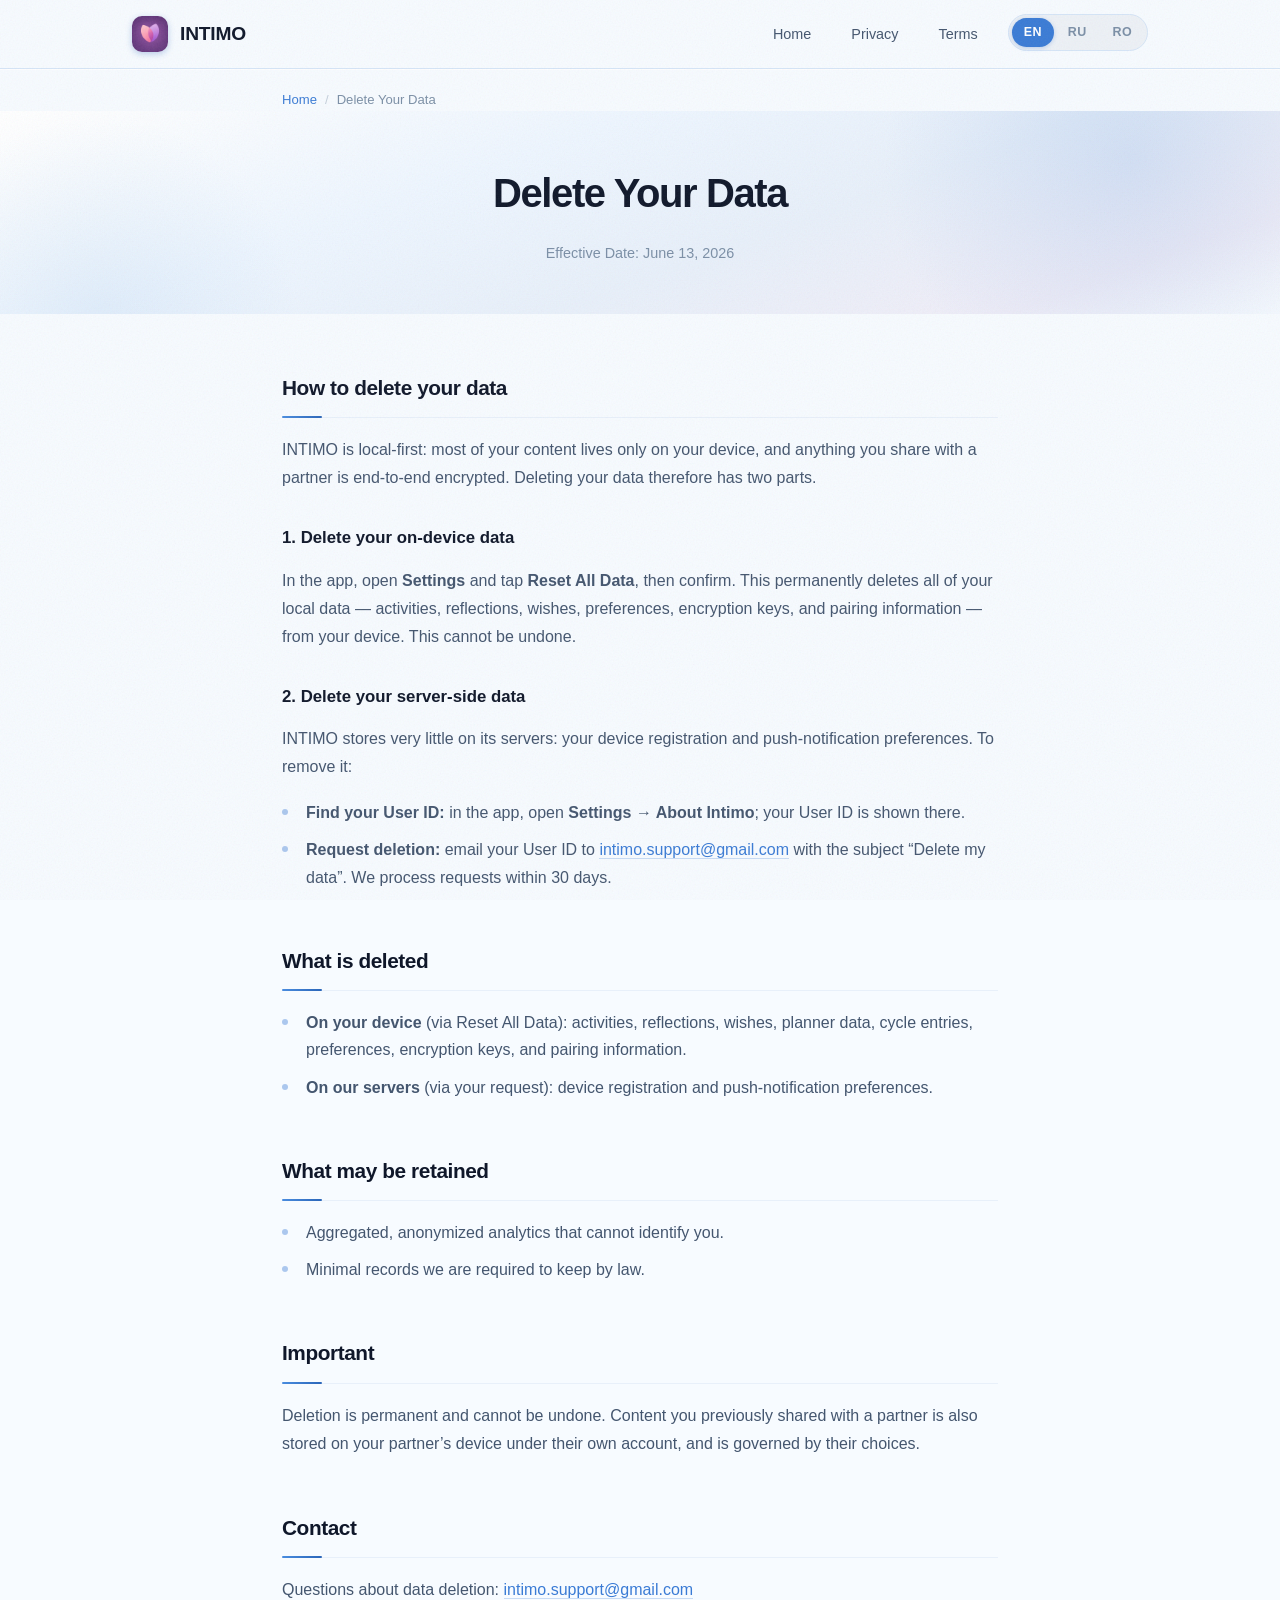
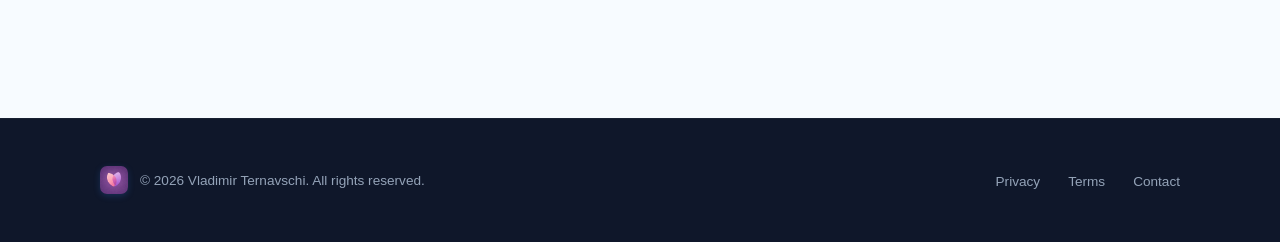
==== commit f7baf056: "fix(site): unify delete-data contact email to intimo.support@gmail.com" ====
--- a/delete-data/index.html
+++ b/delete-data/index.html
@@ -78,7 +78,7 @@
 <p>INTIMO stores very little on its servers: your device registration and push-notification preferences. To remove it:</p>
 <ul>
   <li><strong>Find your User ID:</strong> in the app, open <strong>Settings &rarr; About Intimo</strong>; your User ID is shown there.</li>
-  <li><strong>Request deletion:</strong> email your User ID to <a href="mailto:intisync0@gmail.com">intisync0@gmail.com</a> with the subject &ldquo;Delete my data&rdquo;. We process requests within 30 days.</li>
+  <li><strong>Request deletion:</strong> email your User ID to <a href="mailto:intimo.support@gmail.com">intimo.support@gmail.com</a> with the subject &ldquo;Delete my data&rdquo;. We process requests within 30 days.</li>
 </ul>
 
 <h2>What is deleted</h2>
@@ -97,7 +97,7 @@
 <p>Deletion is permanent and cannot be undone. Content you previously shared with a partner is also stored on your partner&rsquo;s device under their own account, and is governed by their choices.</p>
 
 <h2>Contact</h2>
-<p>Questions about data deletion: <a href="mailto:intisync0@gmail.com">intisync0@gmail.com</a></p>
+<p>Questions about data deletion: <a href="mailto:intimo.support@gmail.com">intimo.support@gmail.com</a></p>
 
     </article>
   </main>
